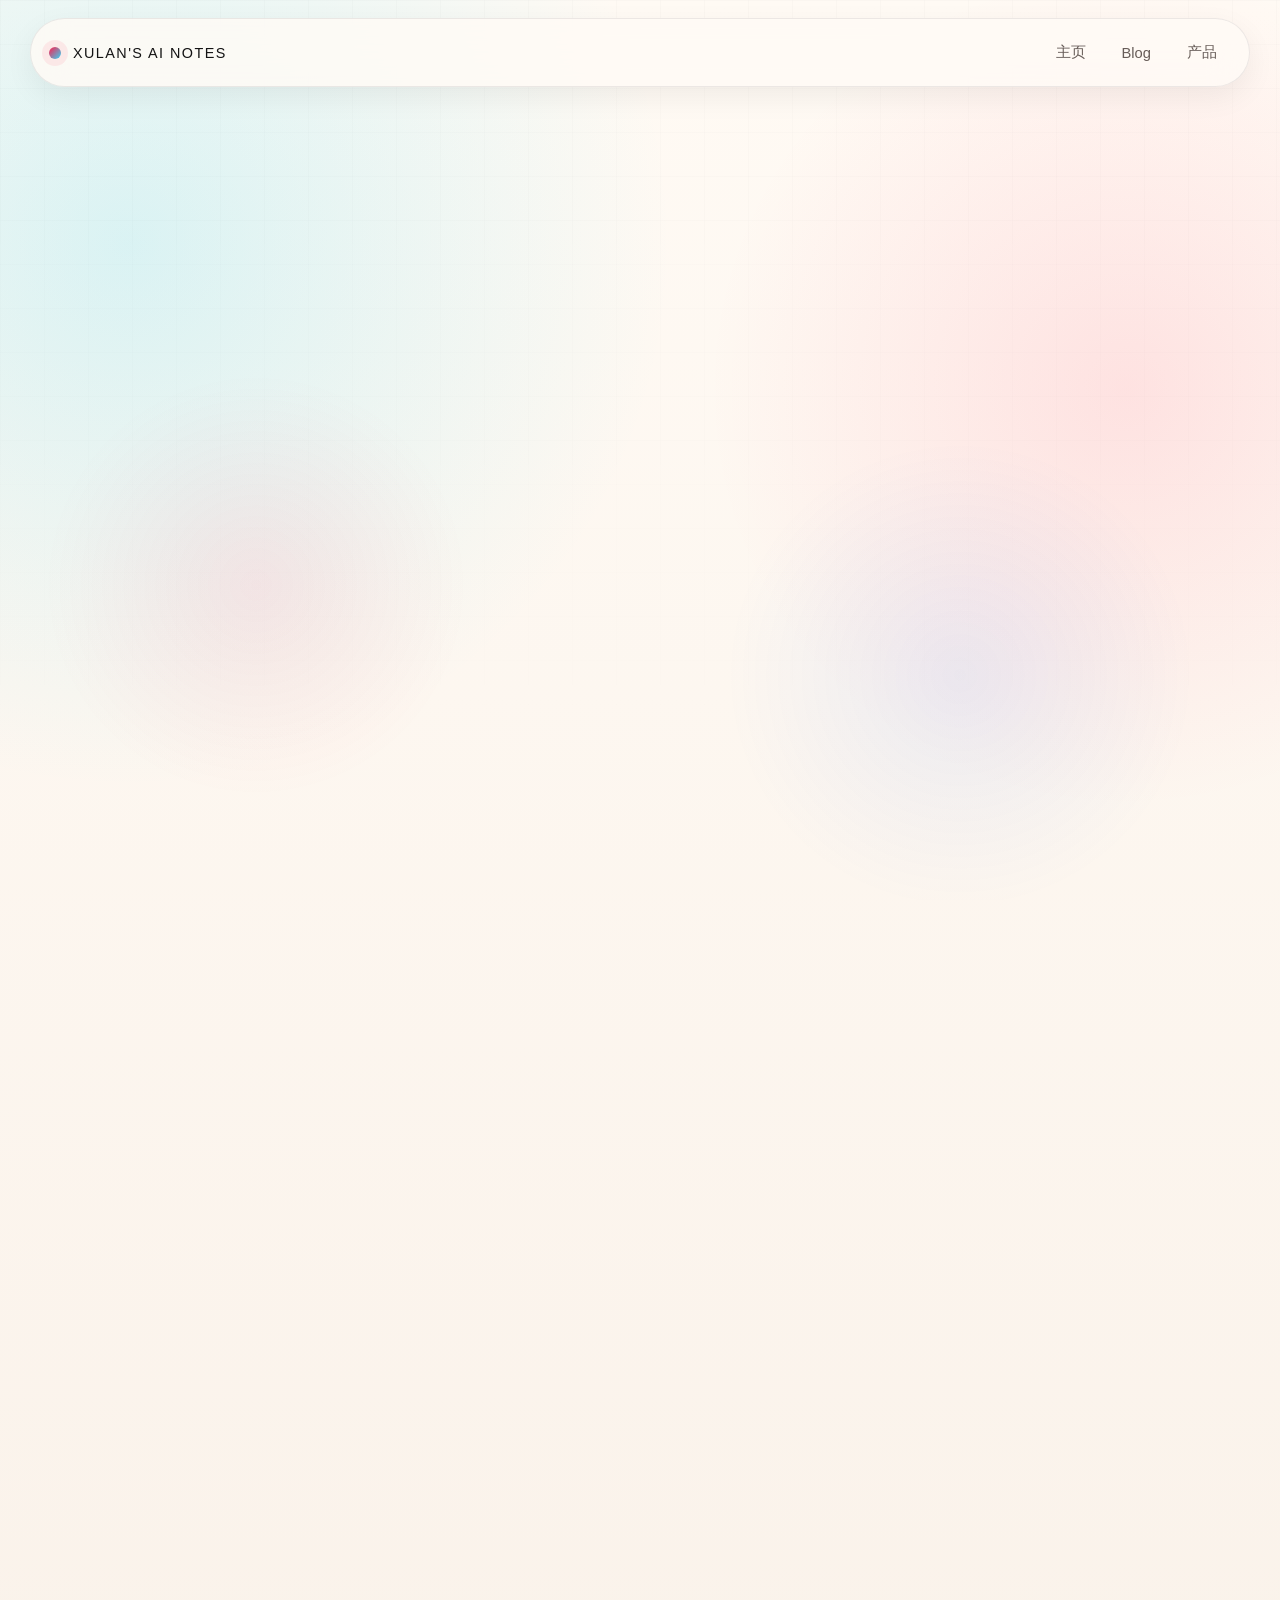
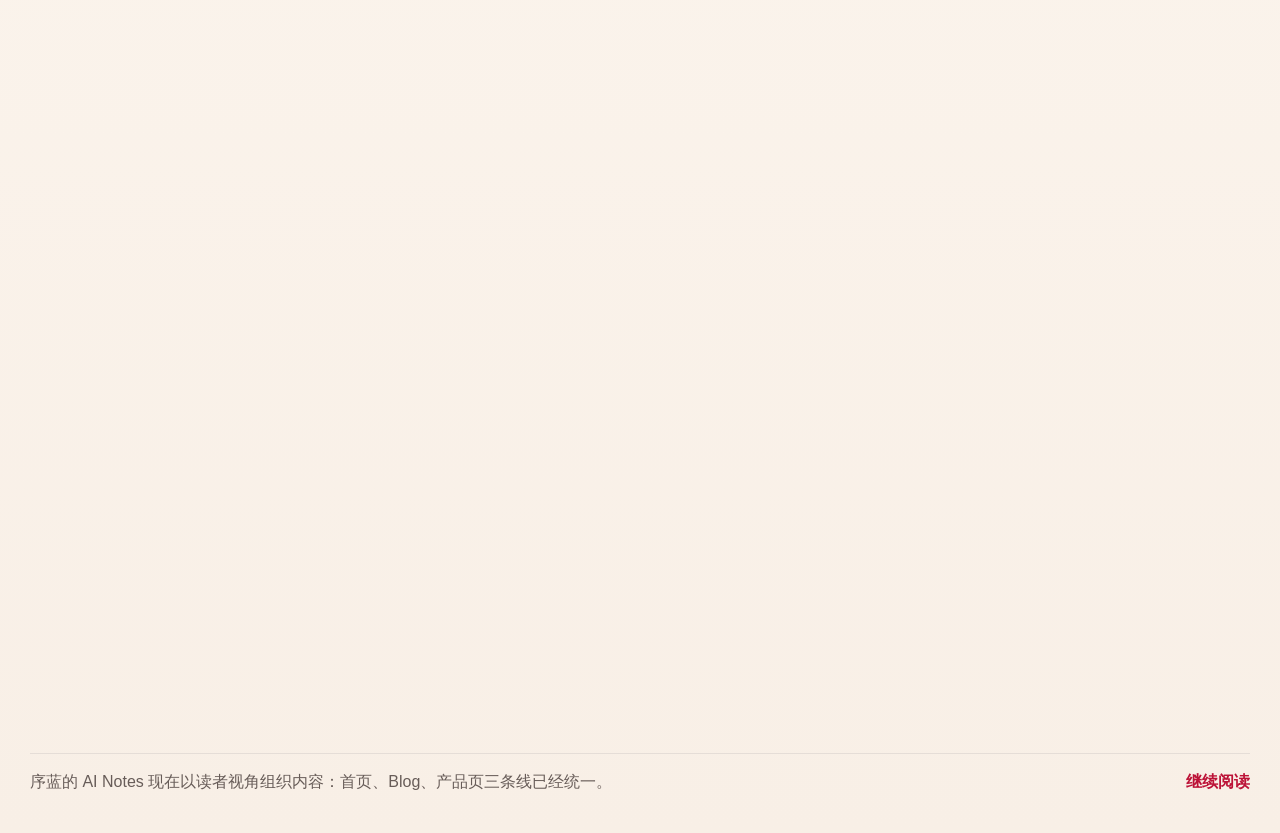
==== index.html @ cffca277 "." ====
<!doctype html>
<html lang="zh-CN">
  <head>
    <meta charset="UTF-8" />
    <meta name="viewport" content="width=device-width, initial-scale=1.0" />
    <title>Xulan's AI Notes | 序蓝的主页</title>
    <meta
      name="description"
      content="序蓝的 AI 内容主页，聚合 AI 学习、产品拆解、信息判断与实践教程，并统一连接 Blog 与产品页。"
    />
    <link rel="preload" as="image" href="./assets/xulan-cover-main.png" />
    <link rel="preload" as="image" href="./assets/xulan-face-portrait.png" />
    <link rel="stylesheet" href="./shared/styles.css" />
    
  </head>
  <body data-page="home">
    <div class="page-shell">
      <header class="topbar">
        <a class="brand-mark" href="./index.html">Xulan's AI Notes</a>
        <nav class="topnav" aria-label="主导航">
          <a data-nav="home" href="./index.html">主页</a>
          <a data-nav="blog" href="./blog/index.html">Blog</a>
          <a data-nav="products" href="./products/index.html">产品</a>
        </nav>
      </header>

      <main>
        <section class="hero reveal">
          <div class="hero-copy">
            <p class="eyebrow">AI PRODUCTS • STUDY • DISCOVERY</p>
            <h1 class="display-title">
              序蓝的
              <span>AI Notes</span>
            </h1>
            <p class="lead">
              这里不再展示给前端用户无关的站点结构和制作备注，而是把内容本身放到前面。
              现在这套站点会把视频文案、封面素材、产品思路和学习方法整理成真正能浏览的内容入口。
            </p>

            <div class="pill-row" aria-label="内容方向">
              <span>AI 依赖链</span>
              <span>年轻人学习与自保</span>
              <span>优质信息源</span>
              <span>Docker + n8n</span>
              <span>黑客松产品拆解</span>
            </div>

            <div class="hero-actions">
              <a class="button button-primary" href="./blog/index.html">进入 Blog</a>
              <a class="button button-secondary" href="./articles/ai-dependency-chain/index.html">先读精选文章</a>
            </div>

            <div class="stat-grid">
              <article class="stat-card panel interactive-panel">
                <strong>5</strong>
                <span>篇完整博客</span>
              </article>
              <article class="stat-card panel interactive-panel">
                <strong>3</strong>
                <span>个主内容方向</span>
              </article>
              <article class="stat-card panel interactive-panel">
                <strong>1</strong>
                <span>个产品页占位</span>
              </article>
            </div>
          </div>

          <div class="cover-stage panel interactive-panel">
            <img class="main-cover" src="./assets/xulan-cover-main.png" alt="Xulan's AI Notes 主视觉封面" />
            <img class="portrait-chip" src="./assets/xulan-face-portrait.png" alt="序蓝头像" />
            <article class="cover-thumb thumb-one">
              <img src="./assets/blog-covers/ai-dependency-cover.png" alt="AI 依赖链封面" />
              <div>
                <p>Featured</p>
                <strong>AI 到底依赖什么</strong>
              </div>
            </article>
            <article class="cover-thumb thumb-two">
              <img src="./assets/blog-covers/ai-sources-cover.png" alt="AI 信息源封面" />
              <div>
                <p>Research</p>
                <strong>优质 AI 信息源</strong>
              </div>
            </article>
            <article class="cover-thumb thumb-three">
              <img src="./assets/blog-covers/docker-n8n-cover.png" alt="Docker n8n 教程封面" />
              <div>
                <p>Tutorial</p>
                <strong>Docker + n8n 安装</strong>
              </div>
            </article>
          </div>
        </section>

        <section class="section reveal">
          <div class="section-heading">
            <p class="section-kicker">Home</p>
            <h2>现在首页只做三件事：告诉你这里写什么、从哪开始看、还能去哪里。</h2>
            <p>
              所有“给创作者的建议”“站点文件结构展示”“模板拆分说明”都已经从访客动线里移走。
              首页现在只服务读者，负责把内容主题和入口讲清楚。
            </p>
          </div>

          <div class="three-up">
            <article class="panel interactive-panel">
              <p class="mini-label">Study</p>
              <h3>把 AI 学习从焦虑里拉出来</h3>
              <p>不再只追工具热榜，而是回到人的精力、判断力、真实项目和长期积累。</p>
            </article>
            <article class="panel interactive-panel">
              <p class="mini-label">Discovery</p>
              <h3>看清哪些信息值得追</h3>
              <p>从国内市场、海外创始人、行业数据到开发者社区，建立分层的信息判断系统。</p>
            </article>
            <article class="panel interactive-panel">
              <p class="mini-label">Products</p>
              <h3>把内容延伸到产品实践</h3>
              <p>从黑客松地图产品到工具教程，内容会继续向产品理解和实际搭建延伸。</p>
            </article>
          </div>
        </section>

        <section class="section reveal">
          <div class="section-heading">
            <p class="section-kicker">Featured Blogs</p>
            <h2>先看这三篇，会最快进入这套内容系统。</h2>
          </div>

          <div class="post-grid">
            <article class="post-card panel interactive-panel">
              <img class="post-cover" src="./assets/blog-covers/ai-dependency-cover.png" alt="AI 到底依赖什么封面" />
              <div class="post-body">
                <div class="tag-row">
                  <span>Insight</span>
                  <span>8 min</span>
                </div>
                <h3>AI 到底依赖什么</h3>
                <p>把 AI 放回现实系统里看一遍：算力、数据、算法之外，还有工具、环境与治理。</p>
                <a class="link-inline" href="./articles/ai-dependency-chain/index.html">打开文章</a>
              </div>
            </article>

            <article class="post-card panel interactive-panel">
              <img class="post-cover" src="./assets/blog-covers/ai-learning-cover.png" alt="AI 时代年轻人学习封面" />
              <div class="post-body">
                <div class="tag-row">
                  <span>Mindset</span>
                  <span>6 min</span>
                </div>
                <h3>AI 时代最该保住什么</h3>
                <p>这篇不讲花哨工具，重点是别把自己先耗空。精力、睡眠、判断力，比焦虑更值钱。</p>
                <a class="link-inline" href="./articles/ai-learning-and-young-energy/index.html">打开文章</a>
              </div>
            </article>

            <article class="post-card panel interactive-panel">
              <img class="post-cover" src="./assets/blog-covers/ai-sources-cover.png" alt="优质 AI 信息源封面" />
              <div class="post-body">
                <div class="tag-row">
                  <span>Signals</span>
                  <span>9 min</span>
                </div>
                <h3>15 个优质 AI 信息源</h3>
                <p>不是所有资讯都该混着看。把媒体、投资人、访谈、数据和社区拆层，判断会清晰很多。</p>
                <a class="link-inline" href="./articles/ai-signal-sources/index.html">打开文章</a>
              </div>
            </article>
          </div>

          <div class="section-cta">
            <a class="button button-secondary" href="./blog/index.html">查看全部博客</a>
          </div>
        </section>

        <section class="section reveal">
          <div class="section-heading">
            <p class="section-kicker">Next</p>
            <h2>Blog 负责内容归档，产品页负责后续上线预告。</h2>
          </div>

          <div class="split-panels">
            <article class="panel interactive-panel">
              <p class="mini-label">Blog</p>
              <h3>点击 Blog，按主题选文章。</h3>
              <p>每篇内容都已经有自己的封面、摘要和独立页面，不需要再跳到无关的结构子页。</p>
              <a class="link-inline" href="./blog/index.html">去 Blog 选择文章</a>
            </article>

            <article class="panel interactive-panel">
              <p class="mini-label">Products</p>
              <h3>产品界面先放在这里占位。</h3>
              <p>目前会先写“正在开发 / 制作中，后续可能会上线 zzz~”，等产品整理好再继续扩展。</p>
              <a class="link-inline" href="./products/index.html">去看产品页</a>
            </article>
          </div>
        </section>
      </main>

      <footer class="footer">
        <p>序蓝的 AI Notes 现在以读者视角组织内容：首页、Blog、产品页三条线已经统一。</p>
        <a href="./blog/index.html">继续阅读</a>
      </footer>
        <script src="https://lf-cdn.coze.cn/obj/unpkg/flow-platform/chat-app-sdk/1.2.0-beta.19/libs/cn/index.js"></script>
        <script>
          new CozeWebSDK.WebChatClient({
            config: {
              bot_id: '7640701942775775275',
            },
            componentProps: {
              title: 'Coze',
            },
            auth: {
              type: 'token',
              token: process.env.COZE_API_KEY,
              onRefreshToken: function () {
                return process.env.COZE_API_KEY
              }
            }
          });
        </script>
    </div>
  </body>
</html>
---- shared/styles.css ----
:root {
  --bg: #f8f1ea;
  --surface: rgba(255, 250, 244, 0.82);
  --line: rgba(18, 23, 32, 0.08);
  --line-strong: rgba(255, 34, 77, 0.16);
  --text: #141414;
  --muted: #675c58;
  --accent: #ff1d4d;
  --accent-deep: #bc1237;
  --cyan: #34d5f6;
  --ink: #111826;
  --shadow: 0 24px 70px rgba(18, 12, 8, 0.08);
  --radius-xl: 36px;
  --container: min(1220px, calc(100% - 40px));
  --font-body: "Aptos", "Segoe UI", "PingFang SC", "Microsoft YaHei", "Noto Sans SC", sans-serif;
  --font-display: "Arial Black", Impact, Haettenschweiler, "Segoe UI", sans-serif;
  --font-mono: "Cascadia Code", Consolas, monospace;
}

* {
  box-sizing: border-box;
}

html {
  scroll-behavior: smooth;
}

body {
  margin: 0;
  min-height: 100vh;
  color: var(--text);
  font-family: var(--font-body);
  background:
    radial-gradient(circle at 10% 10%, rgba(52, 213, 246, 0.18), transparent 22%),
    radial-gradient(circle at 88% 16%, rgba(255, 29, 77, 0.1), transparent 18%),
    linear-gradient(180deg, #fffaf4 0%, #f8efe6 100%);
}

body::before,
body::after {
  content: "";
  position: fixed;
  inset: 0;
  pointer-events: none;
  z-index: -1;
}

body::before {
  background-image:
    linear-gradient(rgba(17, 24, 38, 0.03) 1px, transparent 1px),
    linear-gradient(90deg, rgba(17, 24, 38, 0.03) 1px, transparent 1px);
  background-size: 44px 44px;
  mask-image: linear-gradient(180deg, rgba(0, 0, 0, 0.45), transparent 88%);
}

body::after {
  background:
    radial-gradient(circle at 75% 75%, rgba(20, 92, 255, 0.08), transparent 20%),
    radial-gradient(circle at 20% 65%, rgba(255, 29, 77, 0.08), transparent 18%);
  animation: ambient-shift 18s ease-in-out infinite alternate;
}

a {
  color: inherit;
  text-decoration: none;
}

img {
  display: block;
  max-width: 100%;
}

.page-shell {
  width: var(--container);
  margin: 0 auto;
  padding-bottom: 40px;
}

.topbar {
  position: sticky;
  top: 16px;
  z-index: 20;
  display: flex;
  align-items: center;
  justify-content: space-between;
  gap: 18px;
  padding: 14px 18px;
  margin-top: 18px;
  border: 1px solid rgba(17, 24, 38, 0.08);
  border-radius: 999px;
  background: rgba(255, 251, 246, 0.82);
  backdrop-filter: blur(18px);
  box-shadow: 0 10px 30px rgba(20, 12, 8, 0.06);
}

.brand-mark {
  display: inline-flex;
  align-items: center;
  gap: 12px;
  font-family: var(--font-display);
  font-size: 0.9rem;
  letter-spacing: 0.1em;
  text-transform: uppercase;
}

.brand-mark::before {
  content: "";
  width: 12px;
  height: 12px;
  border-radius: 999px;
  background: linear-gradient(135deg, var(--accent), var(--cyan));
  box-shadow: 0 0 0 7px rgba(255, 29, 77, 0.08);
}

.topnav {
  display: flex;
  align-items: center;
  gap: 8px;
  flex-wrap: wrap;
}

.topnav a {
  padding: 10px 14px;
  border-radius: 999px;
  color: var(--muted);
  font-size: 0.92rem;
  transition: 180ms ease;
}

.topnav a:hover,
.topnav a.is-active {
  color: var(--ink);
  background: rgba(255, 29, 77, 0.08);
  transform: translateY(-1px);
}

main {
  padding-bottom: 30px;
}

.hero,
.page-hero,
.article-hero {
  display: grid;
  grid-template-columns: minmax(0, 1fr) minmax(320px, 520px);
  gap: 34px;
  align-items: start;
  padding: 46px 0 10px;
}

.hero-copy,
.page-copy,
.article-copy {
  padding-top: 18px;
}

.eyebrow,
.section-kicker,
.mini-label {
  margin: 0;
  color: var(--accent);
  font-size: 0.76rem;
  font-weight: 800;
  letter-spacing: 0.18em;
  text-transform: uppercase;
}

.display-title,
.page-copy h1,
.article-copy h1 {
  margin: 14px 0;
  font-family: var(--font-display);
  font-size: clamp(3rem, 7vw, 6rem);
  line-height: 0.9;
  text-transform: uppercase;
}

.display-title span,
.page-copy h1 span,
.article-copy h1 span {
  display: block;
  color: var(--accent);
}

.lead {
  margin: 0;
  max-width: 700px;
  color: var(--muted);
  font-size: 1rem;
  line-height: 1.82;
}

.pill-row,
.tag-row,
.page-meta {
  display: flex;
  flex-wrap: wrap;
  gap: 10px;
  margin-top: 20px;
}

.pill-row span,
.tag-row span,
.page-meta span {
  padding: 9px 12px;
  border: 1px solid rgba(17, 24, 38, 0.08);
  border-radius: 999px;
  background: rgba(255, 255, 255, 0.52);
  color: var(--ink);
  font-size: 0.84rem;
}

.hero-actions,
.section-cta {
  display: flex;
  gap: 14px;
  flex-wrap: wrap;
  margin-top: 24px;
}

.button {
  display: inline-flex;
  align-items: center;
  justify-content: center;
  min-height: 46px;
  padding: 0 18px;
  border-radius: 999px;
  font-size: 0.92rem;
  font-weight: 800;
  transition: transform 180ms ease, box-shadow 180ms ease, background-color 180ms ease;
}

.button:hover {
  transform: translateY(-2px);
}

.button-primary {
  color: #fff;
  background: linear-gradient(135deg, var(--accent), #ff5b73);
  box-shadow: 0 16px 28px rgba(255, 29, 77, 0.2);
}

.button-secondary {
  color: var(--ink);
  background: rgba(255, 255, 255, 0.72);
  border: 1px solid rgba(17, 24, 38, 0.08);
}

.panel {
  position: relative;
  border: 1px solid var(--line);
  border-radius: var(--radius-xl);
  background: var(--surface);
  box-shadow: var(--shadow);
  backdrop-filter: blur(18px);
  overflow: hidden;
  transition: transform 260ms ease, box-shadow 260ms ease, border-color 260ms ease;
}

.panel::before {
  content: "";
  position: absolute;
  inset: -30%;
  background: radial-gradient(circle at var(--spot-x, 50%) var(--spot-y, 50%), rgba(52, 213, 246, 0.16), transparent 26%);
  opacity: 0;
  pointer-events: none;
  transition: opacity 220ms ease;
}

.panel::after {
  content: "";
  position: absolute;
  inset: 0;
  background: linear-gradient(180deg, rgba(255, 255, 255, 0.26), transparent 30%);
  pointer-events: none;
}

.interactive-panel:hover,
.interactive-panel:focus-within {
  transform: translateY(-4px);
  border-color: var(--line-strong);
  box-shadow: 0 26px 60px rgba(20, 12, 8, 0.12);
}

.interactive-panel:hover::before,
.interactive-panel:focus-within::before {
  opacity: 1;
}

.stat-grid,
.three-up,
.split-panels,
.post-grid,
.blog-grid,
.status-grid {
  display: grid;
  gap: 18px;
}

.stat-grid {
  grid-template-columns: repeat(3, minmax(0, 1fr));
  margin-top: 24px;
}

.stat-card,
.three-up article,
.split-panels article,
.status-card,
.sidebar-card,
.article-body,
.quote-panel {
  padding: 24px;
}

.stat-card strong {
  display: block;
  font-family: var(--font-display);
  font-size: 2rem;
  color: var(--accent);
}

.stat-card span,
.three-up p,
.split-panels p,
.status-card p {
  color: var(--muted);
}

.cover-stage {
  min-height: 620px;
  padding: 22px;
  background:
    linear-gradient(180deg, rgba(255, 251, 248, 0.88), rgba(255, 244, 236, 0.78)),
    radial-gradient(circle at 20% 20%, rgba(52, 213, 246, 0.18), transparent 24%);
}

.main-cover {
  width: 100%;
  height: 100%;
  min-height: 560px;
  border-radius: 26px;
  object-fit: cover;
}

.portrait-chip {
  position: absolute;
  right: 28px;
  bottom: 28px;
  width: clamp(140px, 28%, 210px);
  border-radius: 28px;
  border: 3px solid rgba(255, 255, 255, 0.72);
  box-shadow: 0 18px 40px rgba(20, 12, 8, 0.18);
  animation: float-soft 7s ease-in-out infinite;
}

.cover-thumb {
  position: absolute;
  display: grid;
  grid-template-columns: 92px minmax(0, 1fr);
  gap: 12px;
  align-items: center;
  width: min(300px, calc(100% - 46px));
  padding: 10px;
  border: 1px solid rgba(17, 24, 38, 0.08);
  border-radius: 22px;
  background: rgba(255, 250, 245, 0.84);
  box-shadow: 0 18px 36px rgba(20, 12, 8, 0.12);
}

.cover-thumb img {
  width: 92px;
  height: 72px;
  object-fit: cover;
  border-radius: 14px;
}

.cover-thumb p {
  margin: 0 0 4px;
  color: var(--accent);
  font-size: 0.72rem;
  font-weight: 800;
  letter-spacing: 0.14em;
  text-transform: uppercase;
}

.cover-thumb strong {
  font-size: 0.95rem;
  line-height: 1.35;
}

.thumb-one {
  top: 30px;
  left: -12px;
  animation: float-soft 8s ease-in-out infinite;
}

.thumb-two {
  right: -8px;
  top: 168px;
  animation: float-soft 7s ease-in-out infinite reverse;
}

.thumb-three {
  left: 20px;
  bottom: 34px;
  animation: float-soft 9s ease-in-out infinite;
}

.section {
  padding: 28px 0 8px;
}

.section-heading {
  max-width: 820px;
  margin-bottom: 20px;
}

.section-heading h2 {
  margin: 12px 0;
  font-size: clamp(1.8rem, 4vw, 3rem);
  line-height: 1.08;
}

.section-heading p,
.article-body p,
.article-body li,
.sidebar-card p,
.sidebar-card li {
  margin: 0;
  color: var(--muted);
  line-height: 1.82;
}

.three-up {
  grid-template-columns: repeat(3, minmax(0, 1fr));
}

.three-up h3,
.split-panels h3,
.post-body h3,
.article-body h2,
.sidebar-card h3,
.status-card h3 {
  margin: 10px 0;
}

.post-grid {
  grid-template-columns: repeat(3, minmax(0, 1fr));
}

.blog-grid {
  grid-template-columns: repeat(2, minmax(0, 1fr));
}

.post-card {
  display: flex;
  flex-direction: column;
}

.post-cover {
  width: 100%;
  aspect-ratio: 16 / 9;
  object-fit: cover;
}

.post-body {
  padding: 20px;
  display: flex;
  flex: 1;
  flex-direction: column;
  gap: 10px;
}

.post-body p {
  margin: 0;
  color: var(--muted);
  line-height: 1.72;
}

.link-inline {
  display: inline-flex;
  align-items: center;
  gap: 8px;
  margin-top: auto;
  color: var(--accent-deep);
  font-weight: 800;
}

.link-inline::after {
  content: "↗";
}

.split-panels {
  grid-template-columns: repeat(2, minmax(0, 1fr));
}

.hero-visual,
.article-visual {
  position: relative;
}

.hero-visual .main-cover,
.article-visual .main-cover {
  min-height: 420px;
}

.article-shell {
  display: grid;
  grid-template-columns: minmax(0, 1fr) 320px;
  gap: 26px;
  align-items: start;
  margin-top: 18px;
}

.article-body > *:first-child,
.sidebar-card > *:first-child {
  margin-top: 0;
}

.article-body ul,
.article-body ol,
.sidebar-card ul {
  padding-left: 20px;
}

.article-body blockquote {
  margin: 18px 0;
  padding: 18px 20px;
  border-left: 4px solid var(--accent);
  border-radius: 0 18px 18px 0;
  background: rgba(255, 29, 77, 0.04);
  color: var(--ink);
}

.article-body pre {
  overflow-x: auto;
  margin: 18px 0;
  padding: 18px;
  border-radius: 18px;
  background: #171a24;
  color: #f7f1e8;
  font-family: var(--font-mono);
  font-size: 0.88rem;
  line-height: 1.7;
}

.sidebar-stack {
  display: grid;
  gap: 18px;
  position: sticky;
  top: 104px;
}

.mini-cover {
  width: 100%;
  border-radius: 18px;
  margin-bottom: 16px;
}

.reading-links {
  display: grid;
  gap: 10px;
}

.status-grid {
  grid-template-columns: repeat(3, minmax(0, 1fr));
}

.footer {
  display: flex;
  justify-content: space-between;
  align-items: center;
  gap: 14px;
  padding: 18px 0 0;
  border-top: 1px solid rgba(17, 24, 38, 0.08);
  color: var(--muted);
}

.footer p {
  margin: 0;
}

.footer a {
  font-weight: 800;
  color: var(--accent-deep);
}

.reveal {
  opacity: 0;
  transform: translateY(18px);
  transition: opacity 500ms ease, transform 500ms ease;
}

body.is-ready .reveal.is-visible,
body.is-ready .hero,
body.is-ready .page-hero,
body.is-ready .article-hero {
  opacity: 1;
  transform: none;
}

@keyframes float-soft {
  0%,
  100% {
    transform: translateY(0);
  }
  50% {
    transform: translateY(-10px);
  }
}

@keyframes ambient-shift {
  0% {
    transform: translate3d(0, 0, 0) scale(1);
  }
  100% {
    transform: translate3d(0, -12px, 0) scale(1.03);
  }
}

@media (max-width: 1080px) {
  .hero,
  .page-hero,
  .article-hero,
  .article-shell {
    grid-template-columns: 1fr;
  }

  .sidebar-stack {
    position: static;
  }

  .post-grid {
    grid-template-columns: repeat(2, minmax(0, 1fr));
  }
}

@media (max-width: 820px) {
  .topbar,
  .footer {
    flex-direction: column;
    align-items: flex-start;
  }

  .stat-grid,
  .three-up,
  .split-panels,
  .post-grid,
  .blog-grid,
  .status-grid {
    grid-template-columns: 1fr;
  }

  .cover-stage {
    min-height: auto;
    padding-bottom: 180px;
  }

  .main-cover {
    min-height: 420px;
  }
}

@media (max-width: 640px) {
  .page-shell {
    width: min(100% - 24px, 1220px);
  }

  .display-title,
  .page-copy h1,
  .article-copy h1 {
    font-size: clamp(2.4rem, 13vw, 4rem);
  }

  .main-cover,
  .hero-visual .main-cover,
  .article-visual .main-cover {
    min-height: 320px;
  }

  .cover-thumb {
    grid-template-columns: 70px minmax(0, 1fr);
    width: min(260px, calc(100% - 32px));
  }

  .cover-thumb img {
    width: 70px;
    height: 58px;
  }
}
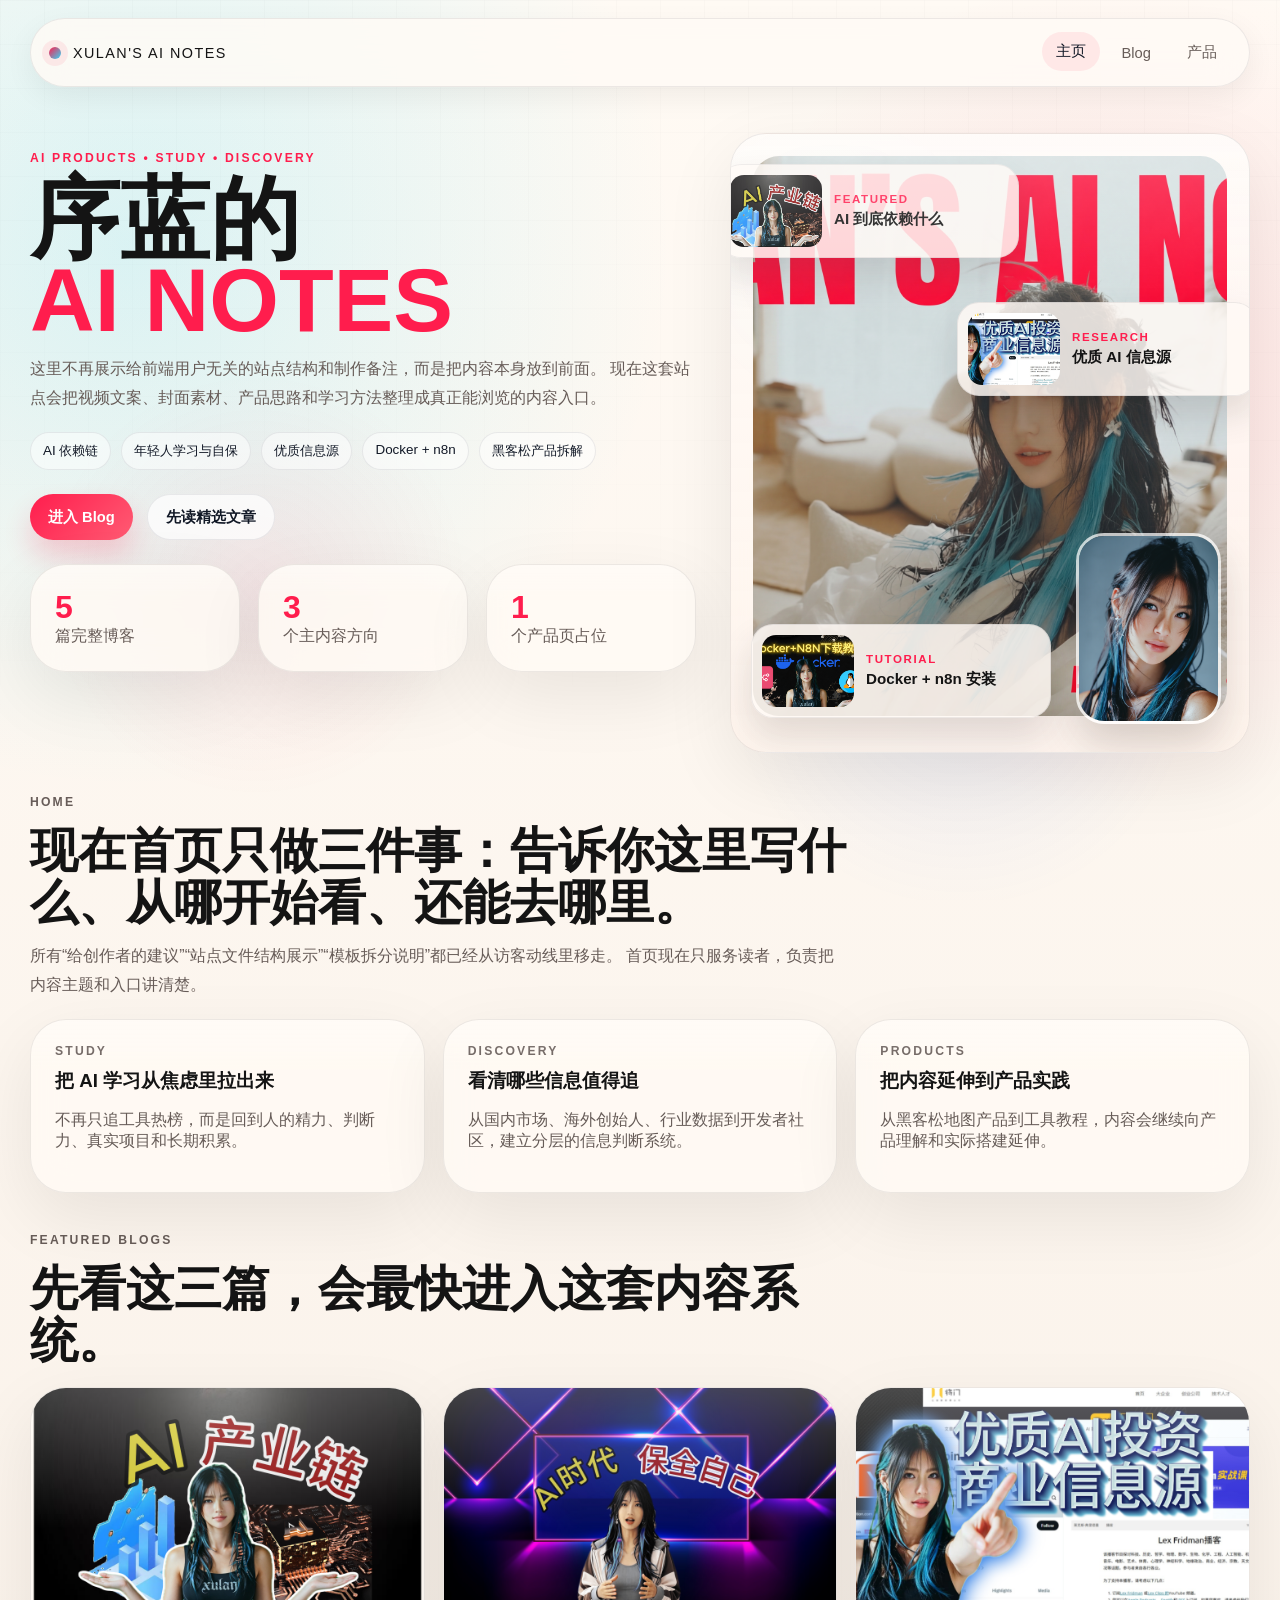
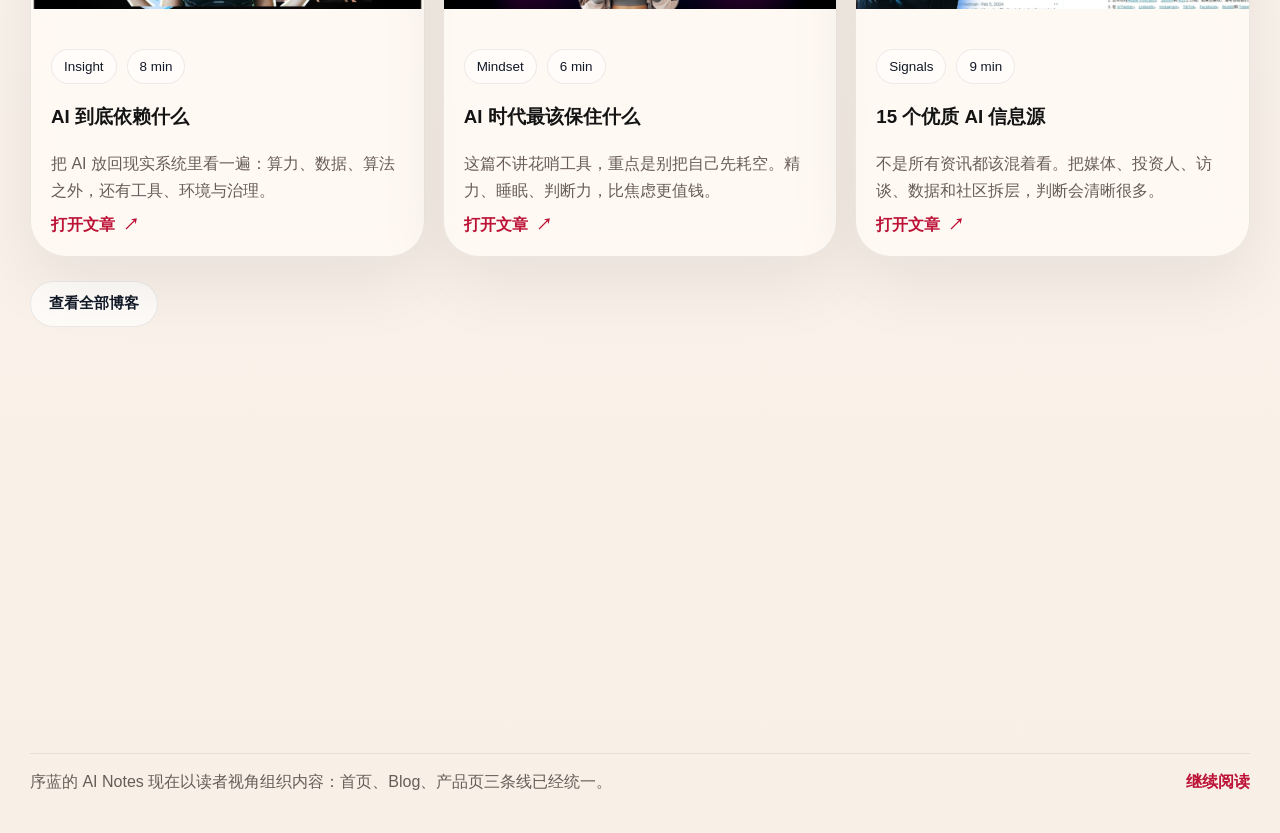
==== commit 1a7b3cfc: "." ====
--- a/index.html
+++ b/index.html
@@ -202,24 +202,8 @@
         <p>序蓝的 AI Notes 现在以读者视角组织内容：首页、Blog、产品页三条线已经统一。</p>
         <a href="./blog/index.html">继续阅读</a>
       </footer>
-        <script src="https://lf-cdn.coze.cn/obj/unpkg/flow-platform/chat-app-sdk/1.2.0-beta.19/libs/cn/index.js"></script>
-        <script>
-          new CozeWebSDK.WebChatClient({
-            config: {
-              bot_id: '7640701942775775275',
-            },
-            componentProps: {
-              title: 'Coze',
-            },
-            auth: {
-              type: 'token',
-              token: process.env.COZE_API_KEY,
-              onRefreshToken: function () {
-                return process.env.COZE_API_KEY
-              }
-            }
-          });
-        </script>
     </div>
+
+    <script src="./shared/script.js"></script>
   </body>
 </html>
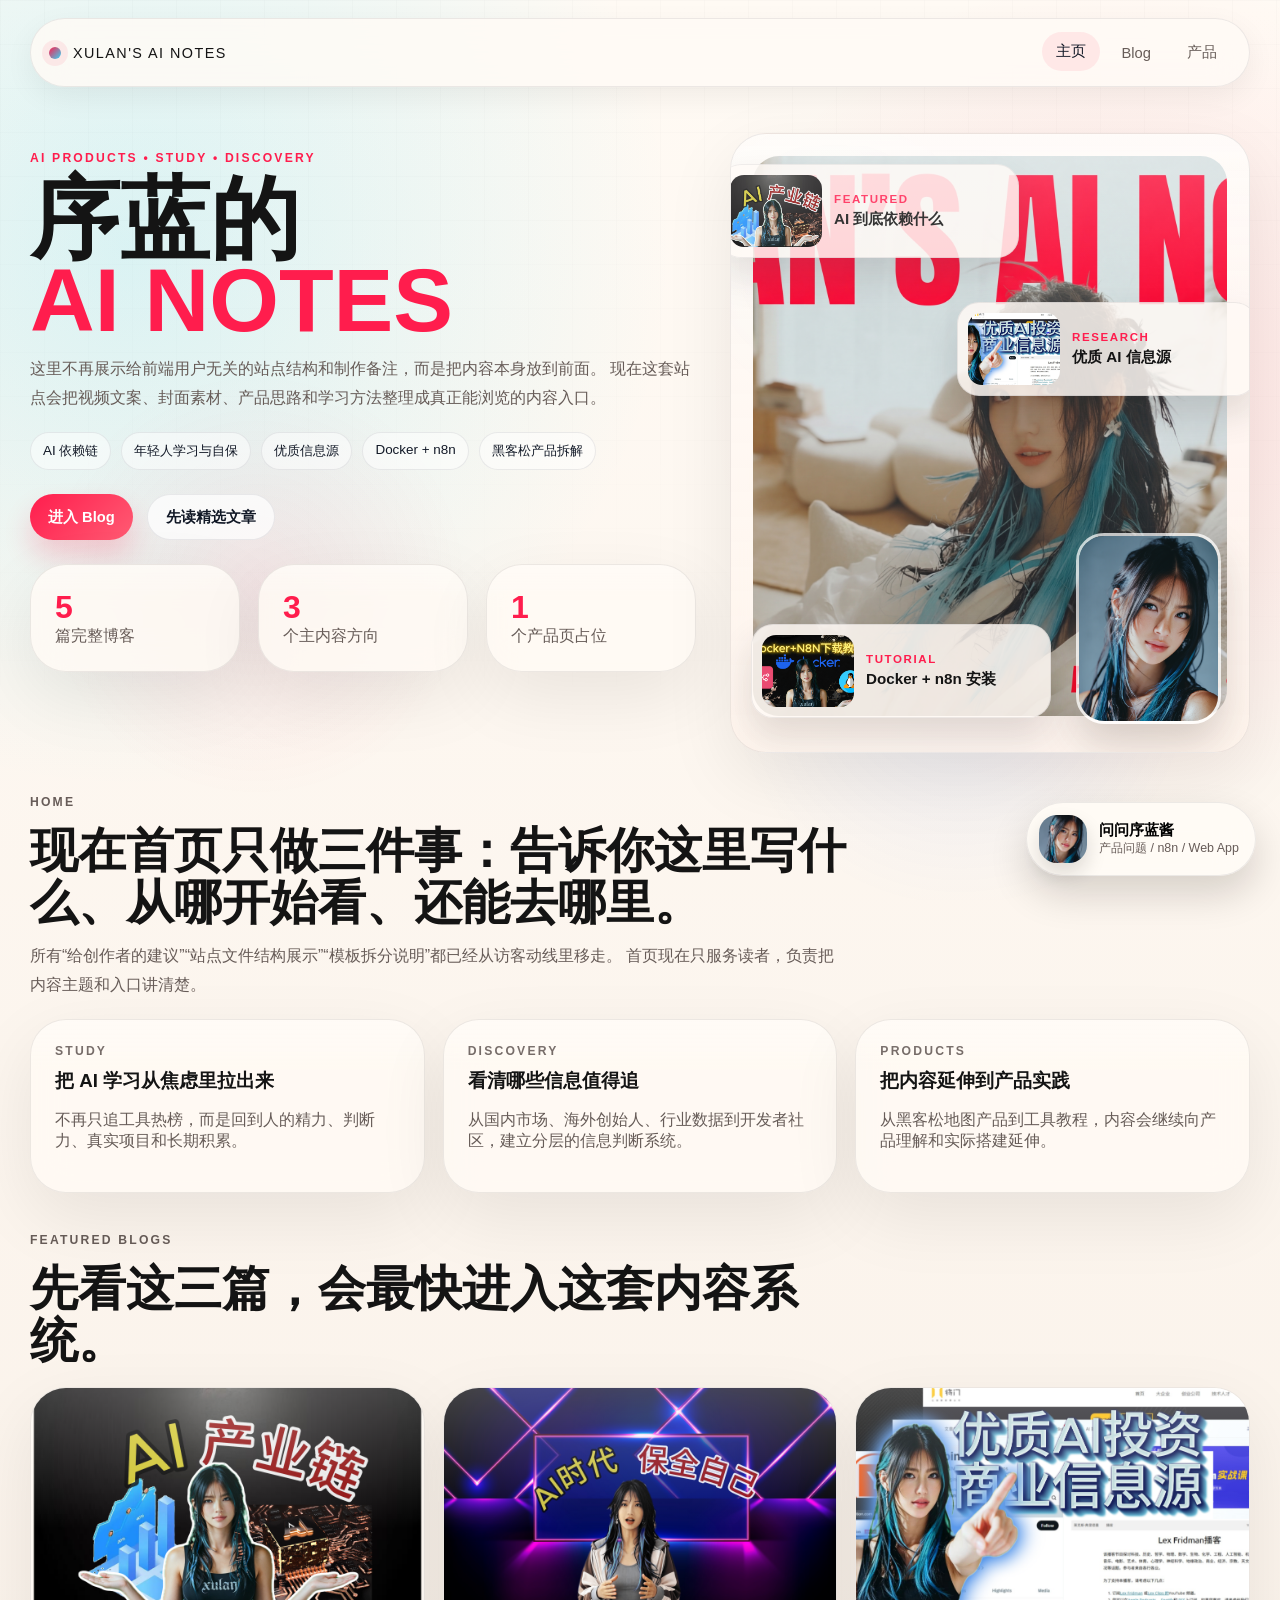
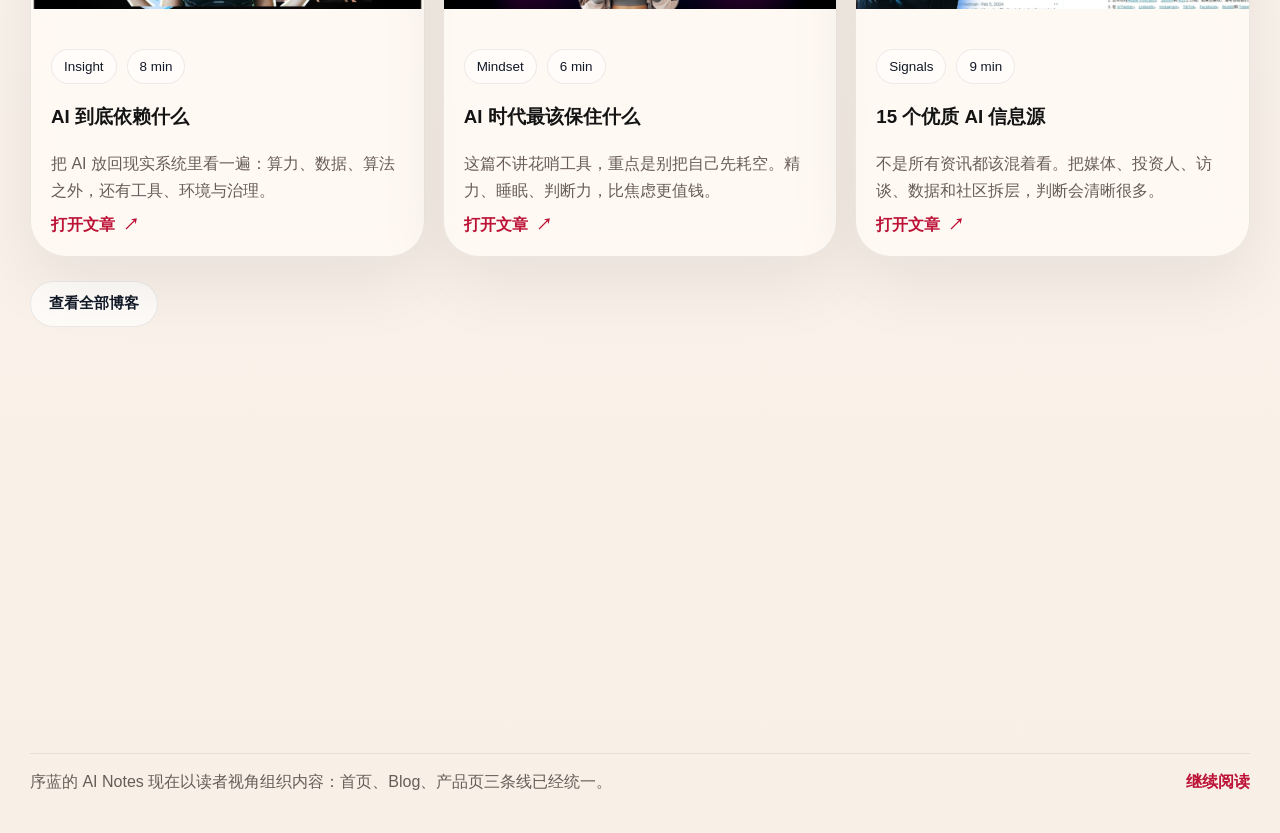
==== commit 8d680ef0: "." ====
--- a/index.html
+++ b/index.html
@@ -10,8 +10,9 @@
     />
     <link rel="preload" as="image" href="./assets/xulan-cover-main.png" />
     <link rel="preload" as="image" href="./assets/xulan-face-portrait.png" />
+    <link rel="preload" as="image" href="./assets/xulan-chat-cover.png" />
+    <link rel="preload" as="image" href="./assets/xulan-chat-avatar.png" />
     <link rel="stylesheet" href="./shared/styles.css" />
-    
   </head>
   <body data-page="home">
     <div class="page-shell">
@@ -204,6 +205,163 @@
       </footer>
     </div>
 
+    <button
+      id="xulan-chat-launcher"
+      class="chat-widget-launcher"
+      type="button"
+      aria-controls="xulan-chat-widget"
+      aria-expanded="false"
+    >
+      <span class="chat-widget-launcher__avatar">
+        <img src="./assets/xulan-chat-avatar.png" alt="" />
+      </span>
+      <span class="chat-widget-launcher__text">
+        <strong>问问序蓝酱</strong>
+        <span>产品问题 / n8n / Web App</span>
+      </span>
+    </button>
+
+    <aside
+      id="xulan-chat-widget"
+      class="chat-widget"
+      aria-hidden="true"
+    >
+      <div class="chat-widget__shell">
+        <div class="chat-widget__hero">
+          <button
+            id="xulan-chat-close"
+            class="chat-widget__close"
+            type="button"
+            aria-label="关闭聊天框"
+          >
+            <svg viewBox="0 0 24 24" aria-hidden="true">
+              <path d="m6.4 5 5.6 5.6L17.6 5 19 6.4 13.4 12 19 17.6 17.6 19 12 13.4 6.4 19 5 17.6 10.6 12 5 6.4 6.4 5Z" />
+            </svg>
+          </button>
+
+          <div class="chat-widget__identity">
+            <img
+              class="chat-widget__avatar"
+              src="./assets/xulan-chat-avatar.png"
+              alt="序蓝头像"
+            />
+            <p class="chat-widget__eyebrow">WITH 序蓝</p>
+            <h2>序蓝酱产品智能客服</h2>
+          </div>
+        </div>
+
+        <div class="chat-widget__body">
+          <div id="xulan-chat-thread" class="chat-thread" aria-live="polite">
+            <article class="chat-message chat-message--assistant chat-message--welcome">
+              <p>你好呀宝宝！我是序蓝酱产品小助手，专门解答你对序蓝酱产品的各种问题 🎉</p>
+            </article>
+          </div>
+
+          <div id="xulan-chat-prompts" class="chat-prompts" aria-label="预设问题">
+            <button
+              type="button"
+              class="chat-prompt"
+              data-prompt="什么是序蓝酱定制 n8n 工作流服务？"
+            >
+              什么是序蓝酱定制 n8n 工作流服务？
+            </button>
+            <button
+              type="button"
+              class="chat-prompt"
+              data-prompt="n8n 工作流服务价值在哪里？"
+            >
+              n8n 工作流服务价值在哪里？
+            </button>
+            <button
+              type="button"
+              class="chat-prompt"
+              data-prompt="设计并部署小型 Web App 服务怎么卖？"
+            >
+              设计并部署小型 Web App 服务怎么卖？
+            </button>
+          </div>
+
+          <form id="xulan-chat-form" class="chat-composer">
+            <button
+              id="xulan-chat-reset"
+              class="chat-composer__icon"
+              type="button"
+              aria-label="清空对话"
+              title="清空对话"
+            >
+              <svg viewBox="0 0 24 24" aria-hidden="true">
+                <path
+                  d="M9 3h6l1 2h4v2H4V5h4l1-2Zm-2 6h2v8H7V9Zm4 0h2v8h-2V9Zm4 0h2v8h-2V9ZM6 21a2 2 0 0 1-2-2V7h16v12a2 2 0 0 1-2 2H6Z"
+                />
+              </svg>
+            </button>
+
+            <div class="chat-composer__input-wrap">
+              <input
+                id="xulan-chat-input"
+                class="chat-composer__input"
+                type="text"
+                name="message"
+                maxlength="500"
+                placeholder="发送消息..."
+                autocomplete="off"
+              />
+            </div>
+
+            <button
+              id="xulan-chat-toggle-prompts"
+              class="chat-composer__icon"
+              type="button"
+              aria-label="显示或收起预设问题"
+              title="显示或收起预设问题"
+            >
+              <svg viewBox="0 0 24 24" aria-hidden="true">
+                <path d="M11 4h2v7h7v2h-7v7h-2v-7H4v-2h7V4Z" />
+              </svg>
+            </button>
+
+            <button
+              id="xulan-chat-send"
+              class="chat-composer__send"
+              type="submit"
+              aria-label="发送消息"
+            >
+              <svg viewBox="0 0 24 24" aria-hidden="true">
+                <path d="M3 11.5 20.5 4 13 21l-2.2-6.1L3 11.5Zm8.6 1.5 1.1 3.1 3.7-8.3L7.8 11l3.8 2Z" />
+              </svg>
+            </button>
+          </form>
+
+          <p class="chat-note">内容由 AI 生成，仅供参考，具体服务请联系序蓝进一步确认。</p>
+        </div>
+      </div>
+    </aside>
+
     <script src="./shared/script.js"></script>
+
+    <script type="text/plain" id="coze-sdk-disabled">
+      <!-- Disabled in favor of /api/coze-chat server proxy.
+      <script src="https://lf-cdn.coze.cn/obj/unpkg/flow-platform/chat-app-sdk/1.2.0-beta.19/libs/cn/index.js"><\/script>
+      <script>
+        new CozeWebSDK.WebChatClient({
+          config: {
+            type: 'bot',
+            bot_id: '7640701942775775275',
+            isIframe: false,
+          },
+          componentProps: {
+            title: 'Coze',
+          },
+          auth: {
+            type: 'token',
+            token: 'pat_********',
+            onRefreshToken: function () {
+              return 'pat_********';
+            }
+          }
+        });
+      <\/script>
+      -->
+    </script>
   </body>
 </html>
--- a/shared/styles.css
+++ b/shared/styles.css
@@ -688,3 +688,430 @@
     height: 58px;
   }
 }
+
+.chat-widget-launcher {
+  position: fixed;
+  right: 24px;
+  bottom: 24px;
+  z-index: 40;
+  display: inline-flex;
+  align-items: center;
+  gap: 12px;
+  padding: 12px 16px 12px 12px;
+  border: 1px solid rgba(17, 24, 38, 0.08);
+  border-radius: 999px;
+  background: rgba(255, 251, 246, 0.94);
+  box-shadow: 0 18px 38px rgba(20, 12, 8, 0.16);
+  backdrop-filter: blur(18px);
+  cursor: pointer;
+  transition: transform 180ms ease, opacity 180ms ease, box-shadow 180ms ease;
+}
+
+.chat-widget-launcher:hover,
+.chat-widget-launcher:focus-visible {
+  transform: translateY(-2px);
+  box-shadow: 0 24px 48px rgba(20, 12, 8, 0.2);
+}
+
+.chat-widget-launcher.is-hidden {
+  opacity: 0;
+  transform: translateY(12px);
+  pointer-events: none;
+}
+
+.chat-widget-launcher__avatar {
+  width: 48px;
+  height: 48px;
+  flex: 0 0 48px;
+  overflow: hidden;
+  border-radius: 18px;
+  box-shadow: 0 10px 20px rgba(20, 12, 8, 0.14);
+}
+
+.chat-widget-launcher__avatar img {
+  width: 100%;
+  height: 100%;
+  object-fit: cover;
+}
+
+.chat-widget-launcher__text {
+  display: grid;
+  gap: 2px;
+  text-align: left;
+}
+
+.chat-widget-launcher__text strong {
+  font-size: 0.96rem;
+  line-height: 1.1;
+}
+
+.chat-widget-launcher__text span {
+  color: var(--muted);
+  font-size: 0.78rem;
+  line-height: 1.25;
+}
+
+.chat-widget {
+  position: fixed;
+  right: 24px;
+  bottom: 24px;
+  z-index: 45;
+  width: min(420px, calc(100vw - 24px));
+  opacity: 0;
+  pointer-events: none;
+  transform: translateY(18px) scale(0.98);
+  transform-origin: bottom right;
+  transition: opacity 220ms ease, transform 220ms ease;
+}
+
+.chat-widget.is-open {
+  opacity: 1;
+  pointer-events: auto;
+  transform: translateY(0) scale(1);
+}
+
+.chat-widget__shell {
+  position: relative;
+  overflow: hidden;
+  border: 1px solid rgba(255, 255, 255, 0.28);
+  border-radius: 34px;
+  background:
+    linear-gradient(180deg, rgba(9, 11, 18, 0.1), rgba(9, 11, 18, 0.44)),
+    rgba(14, 17, 24, 0.88);
+  box-shadow: 0 28px 60px rgba(6, 7, 12, 0.28);
+  backdrop-filter: blur(16px);
+}
+
+.chat-widget__shell::before {
+  content: "";
+  position: absolute;
+  inset: 0;
+  background:
+    linear-gradient(180deg, rgba(7, 10, 16, 0.08), rgba(7, 10, 16, 0.58)),
+    url("../assets/xulan-chat-cover.png") center top / cover no-repeat;
+  filter: saturate(0.96);
+  transform: scale(1.06);
+}
+
+.chat-widget__shell::after {
+  content: "";
+  position: absolute;
+  inset: 0;
+  background:
+    linear-gradient(180deg, rgba(14, 18, 26, 0.2), rgba(14, 18, 26, 0.74) 52%, rgba(14, 18, 26, 0.92) 100%);
+}
+
+.chat-widget__hero,
+.chat-widget__body {
+  position: relative;
+  z-index: 1;
+}
+
+.chat-widget__hero {
+  min-height: 178px;
+  padding: 24px 22px 18px;
+}
+
+.chat-widget__close {
+  position: absolute;
+  top: 18px;
+  right: 18px;
+  width: 42px;
+  height: 42px;
+  display: inline-flex;
+  align-items: center;
+  justify-content: center;
+  border: none;
+  border-radius: 999px;
+  background: rgba(255, 255, 255, 0.18);
+  color: #fff;
+  backdrop-filter: blur(14px);
+  cursor: pointer;
+  transition: transform 180ms ease, background-color 180ms ease;
+}
+
+.chat-widget__close:hover,
+.chat-widget__close:focus-visible {
+  transform: translateY(-1px);
+  background: rgba(255, 255, 255, 0.24);
+}
+
+.chat-widget__close svg {
+  width: 20px;
+  height: 20px;
+  fill: currentColor;
+}
+
+.chat-widget__identity {
+  display: grid;
+  justify-items: center;
+  gap: 6px;
+  padding-top: 8px;
+  text-align: center;
+}
+
+.chat-widget__avatar {
+  width: 78px;
+  height: 78px;
+  object-fit: cover;
+  border-radius: 24px;
+  border: 2px solid rgba(255, 255, 255, 0.28);
+  box-shadow: 0 16px 34px rgba(8, 10, 16, 0.28);
+}
+
+.chat-widget__eyebrow {
+  margin: 0;
+  color: rgba(255, 255, 255, 0.68);
+  font-size: 0.76rem;
+  font-weight: 700;
+  letter-spacing: 0.16em;
+  text-transform: uppercase;
+}
+
+.chat-widget__identity h2 {
+  margin: 0;
+  color: #fff;
+  font-size: clamp(1.72rem, 3vw, 2.2rem);
+  line-height: 1.08;
+  text-shadow: 0 14px 30px rgba(7, 10, 16, 0.22);
+}
+
+.chat-widget__body {
+  display: grid;
+  gap: 12px;
+  padding: 0 18px 18px;
+}
+
+.chat-thread {
+  display: flex;
+  flex-direction: column;
+  gap: 10px;
+  max-height: 220px;
+  overflow-y: auto;
+  padding-right: 4px;
+}
+
+.chat-thread::-webkit-scrollbar {
+  width: 6px;
+}
+
+.chat-thread::-webkit-scrollbar-thumb {
+  border-radius: 999px;
+  background: rgba(255, 255, 255, 0.18);
+}
+
+.chat-message {
+  width: fit-content;
+  max-width: 92%;
+  padding: 14px 16px;
+  border-radius: 20px;
+  backdrop-filter: blur(18px);
+  box-shadow: 0 12px 28px rgba(8, 10, 16, 0.1);
+}
+
+.chat-message p {
+  margin: 0;
+  font-size: 0.96rem;
+  line-height: 1.58;
+}
+
+.chat-message--assistant {
+  color: #1b2435;
+  background: rgba(255, 255, 255, 0.92);
+}
+
+.chat-message--user {
+  align-self: flex-end;
+  color: #fff;
+  background: linear-gradient(135deg, rgba(255, 70, 110, 0.92), rgba(255, 23, 72, 0.92));
+}
+
+.chat-message--welcome {
+  max-width: 100%;
+}
+
+.chat-message--typing {
+  color: rgba(27, 36, 53, 0.76);
+}
+
+.chat-message--error {
+  background: rgba(255, 238, 241, 0.94);
+  color: #7d2236;
+}
+
+.chat-prompts {
+  display: flex;
+  flex-direction: column;
+  gap: 10px;
+  transition: opacity 200ms ease, transform 200ms ease, max-height 220ms ease;
+  max-height: 220px;
+}
+
+.chat-prompts.is-collapsed {
+  opacity: 0;
+  transform: translateY(8px);
+  pointer-events: none;
+  max-height: 0;
+  overflow: hidden;
+}
+
+.chat-prompt {
+  width: fit-content;
+  max-width: 88%;
+  padding: 14px 18px;
+  border: 1px solid rgba(255, 255, 255, 0.22);
+  border-radius: 18px;
+  background: rgba(255, 255, 255, 0.88);
+  color: #293244;
+  font: inherit;
+  font-size: 0.96rem;
+  line-height: 1.44;
+  text-align: left;
+  box-shadow: 0 12px 28px rgba(8, 10, 16, 0.08);
+  cursor: pointer;
+  transition: transform 180ms ease, background-color 180ms ease, border-color 180ms ease;
+}
+
+.chat-prompt:hover,
+.chat-prompt:focus-visible {
+  transform: translateX(3px);
+  border-color: rgba(255, 29, 77, 0.22);
+  background: rgba(255, 255, 255, 0.96);
+}
+
+.chat-composer {
+  display: grid;
+  grid-template-columns: auto 1fr auto auto;
+  align-items: center;
+  gap: 10px;
+  padding: 10px 12px;
+  border: 1px solid rgba(255, 255, 255, 0.2);
+  border-radius: 999px;
+  background: rgba(255, 255, 255, 0.94);
+  box-shadow: 0 18px 36px rgba(8, 10, 16, 0.14);
+}
+
+.chat-composer__input-wrap {
+  min-width: 0;
+}
+
+.chat-composer__input {
+  width: 100%;
+  border: none;
+  background: transparent;
+  color: #1b2334;
+  font: inherit;
+  font-size: 0.96rem;
+  line-height: 1.4;
+  outline: none;
+}
+
+.chat-composer__input::placeholder {
+  color: rgba(62, 74, 98, 0.42);
+}
+
+.chat-composer__icon,
+.chat-composer__send {
+  width: 42px;
+  height: 42px;
+  display: inline-flex;
+  align-items: center;
+  justify-content: center;
+  border: none;
+  border-radius: 999px;
+  cursor: pointer;
+  transition: transform 180ms ease, background-color 180ms ease, opacity 180ms ease;
+}
+
+.chat-composer__icon {
+  background: rgba(234, 239, 248, 0.94);
+  color: #364156;
+}
+
+.chat-composer__icon:hover,
+.chat-composer__icon:focus-visible,
+.chat-composer__send:hover,
+.chat-composer__send:focus-visible {
+  transform: translateY(-1px);
+}
+
+.chat-composer__icon svg,
+.chat-composer__send svg {
+  width: 20px;
+  height: 20px;
+  fill: currentColor;
+}
+
+.chat-composer__send {
+  background: linear-gradient(135deg, #ff426a, #ff1748);
+  color: #fff;
+  box-shadow: 0 12px 22px rgba(255, 29, 77, 0.24);
+}
+
+.chat-composer__icon:disabled,
+.chat-composer__send:disabled,
+.chat-composer__input:disabled {
+  opacity: 0.56;
+  cursor: wait;
+}
+
+.chat-note {
+  margin: 0;
+  text-align: center;
+  color: rgba(255, 255, 255, 0.76);
+  font-size: 0.8rem;
+  line-height: 1.5;
+}
+
+@media (max-width: 640px) {
+  .chat-widget-launcher {
+    right: 12px;
+    bottom: 12px;
+    padding-right: 14px;
+  }
+
+  .chat-widget-launcher__text span {
+    display: none;
+  }
+
+  .chat-widget {
+    right: 12px;
+    bottom: 12px;
+    width: calc(100vw - 24px);
+  }
+
+  .chat-widget__hero {
+    min-height: 164px;
+    padding: 20px 16px 14px;
+  }
+
+  .chat-widget__avatar {
+    width: 70px;
+    height: 70px;
+  }
+
+  .chat-widget__identity h2 {
+    font-size: 1.54rem;
+  }
+
+  .chat-widget__body {
+    padding: 0 12px 12px;
+  }
+
+  .chat-thread {
+    max-height: 188px;
+  }
+
+  .chat-message,
+  .chat-prompt {
+    max-width: 100%;
+  }
+
+  .chat-composer {
+    grid-template-columns: 1fr auto auto;
+  }
+
+  #xulan-chat-reset {
+    display: none;
+  }
+}
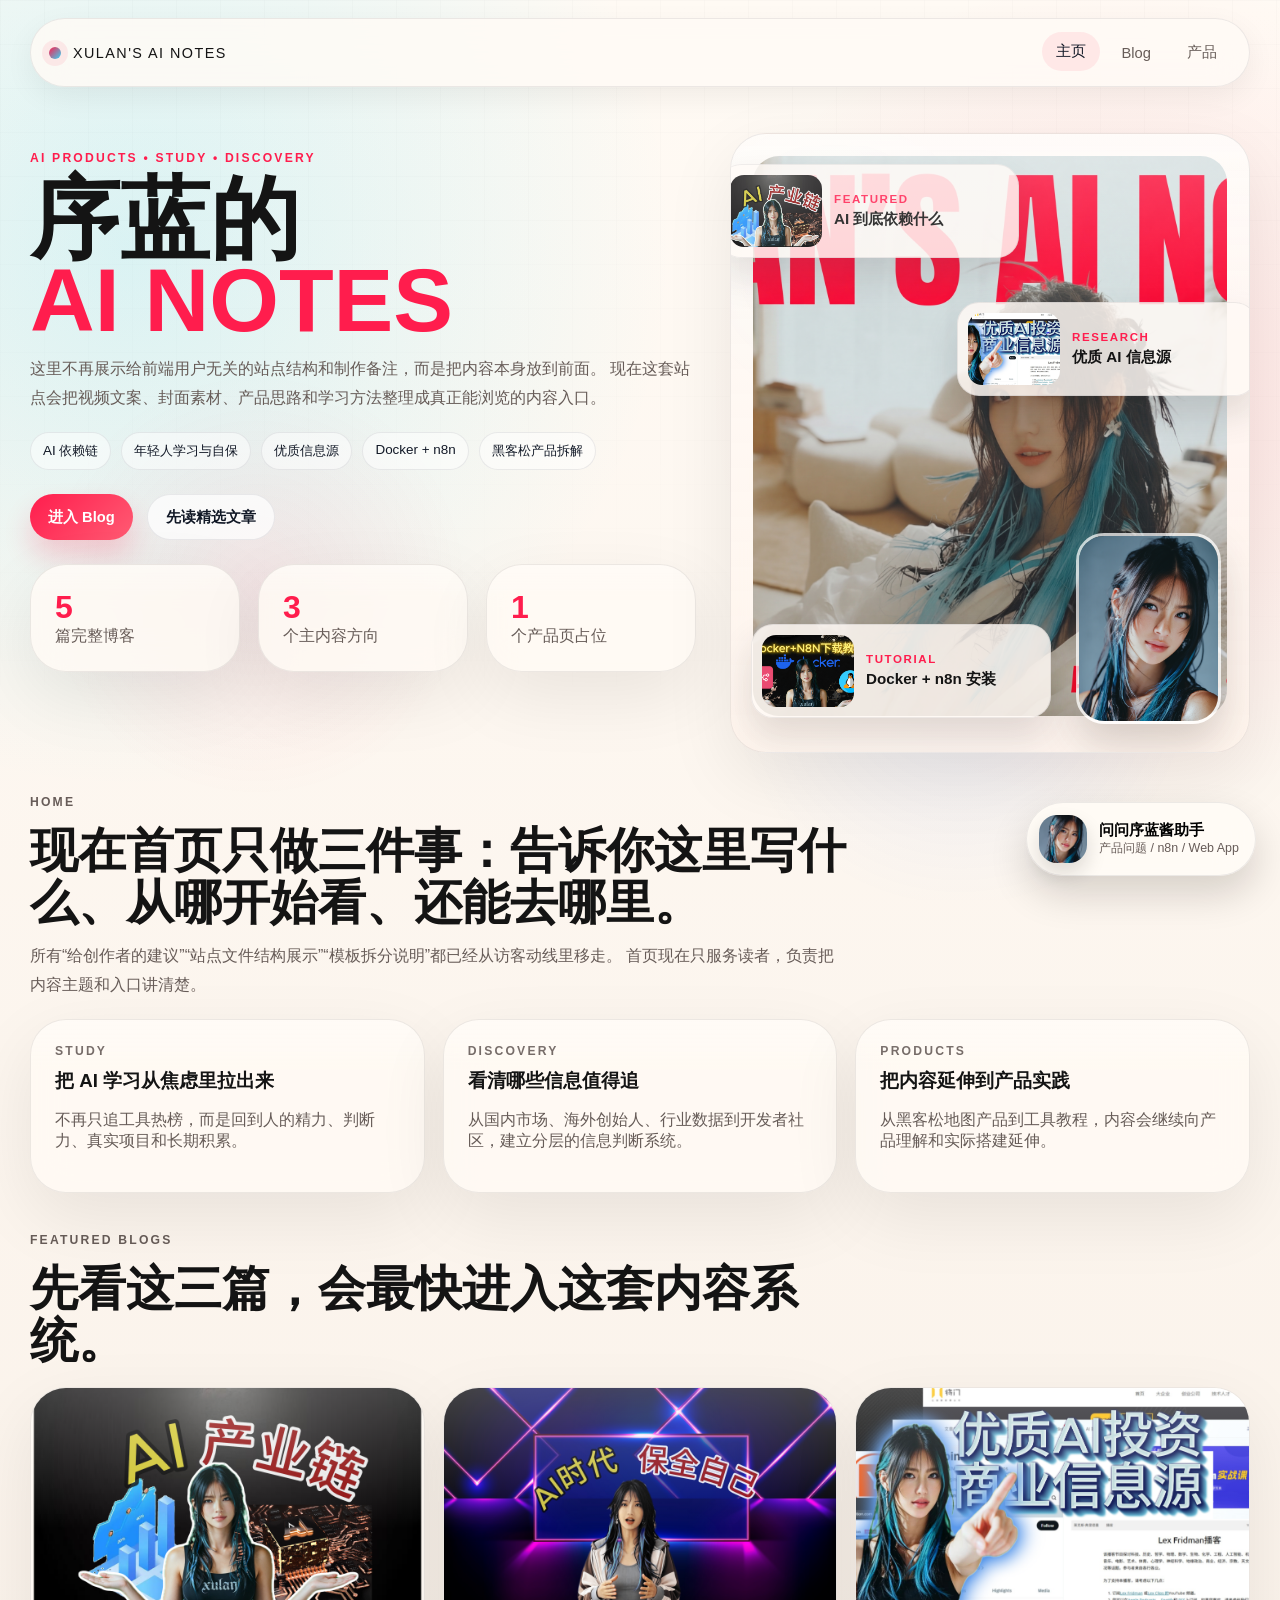
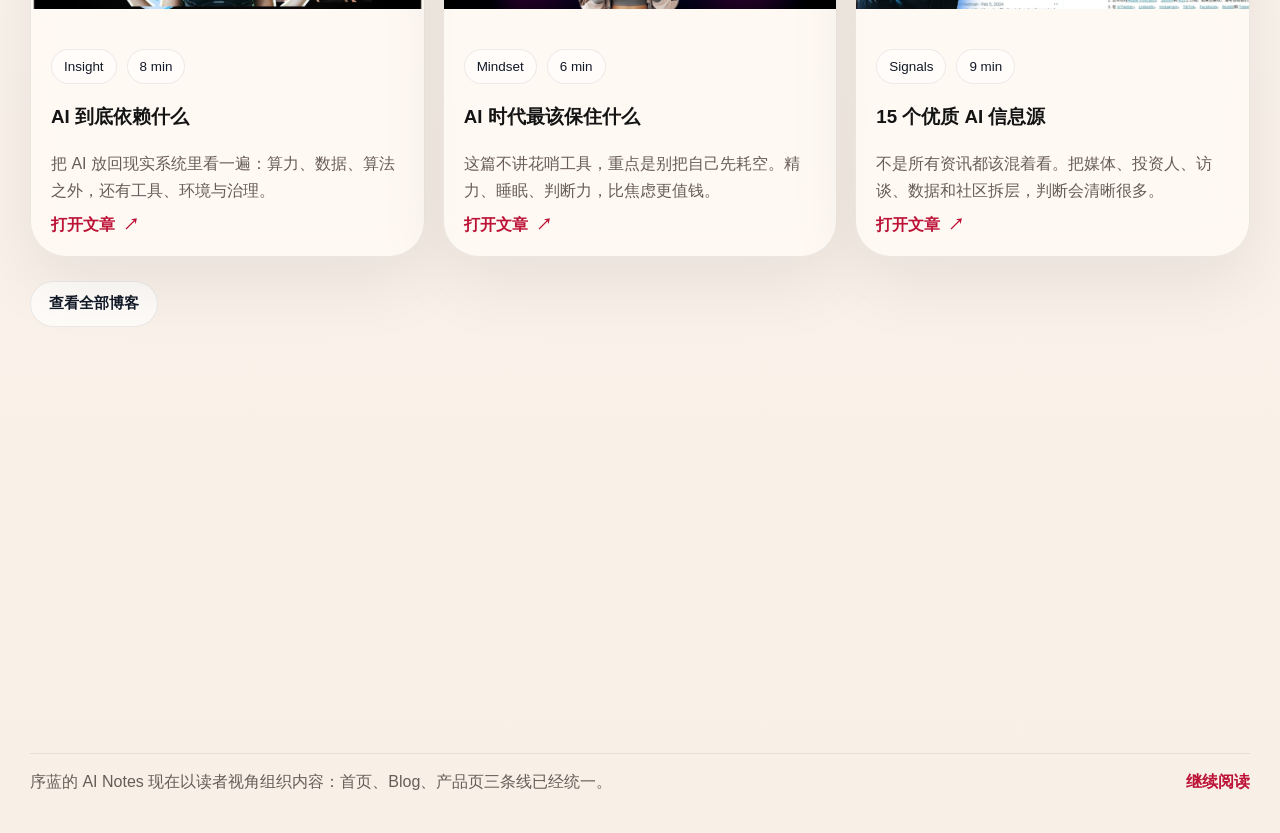
==== commit c2dda889: "." ====
--- a/index.html
+++ b/index.html
@@ -216,7 +216,7 @@
         <img src="./assets/xulan-chat-avatar.png" alt="" />
       </span>
       <span class="chat-widget-launcher__text">
-        <strong>问问序蓝酱</strong>
+        <strong>问问序蓝酱助手</strong>
         <span>产品问题 / n8n / Web App</span>
       </span>
     </button>
@@ -253,7 +253,7 @@
         <div class="chat-widget__body">
           <div id="xulan-chat-thread" class="chat-thread" aria-live="polite">
             <article class="chat-message chat-message--assistant chat-message--welcome">
-              <p>你好呀宝宝！我是序蓝酱产品小助手，专门解答你对序蓝酱产品的各种问题 🎉</p>
+              <p>你好呀宝子！我是序蓝酱产品小助手，专门解答你对序蓝酱产品的各种问题 🎉</p>
             </article>
           </div>
 
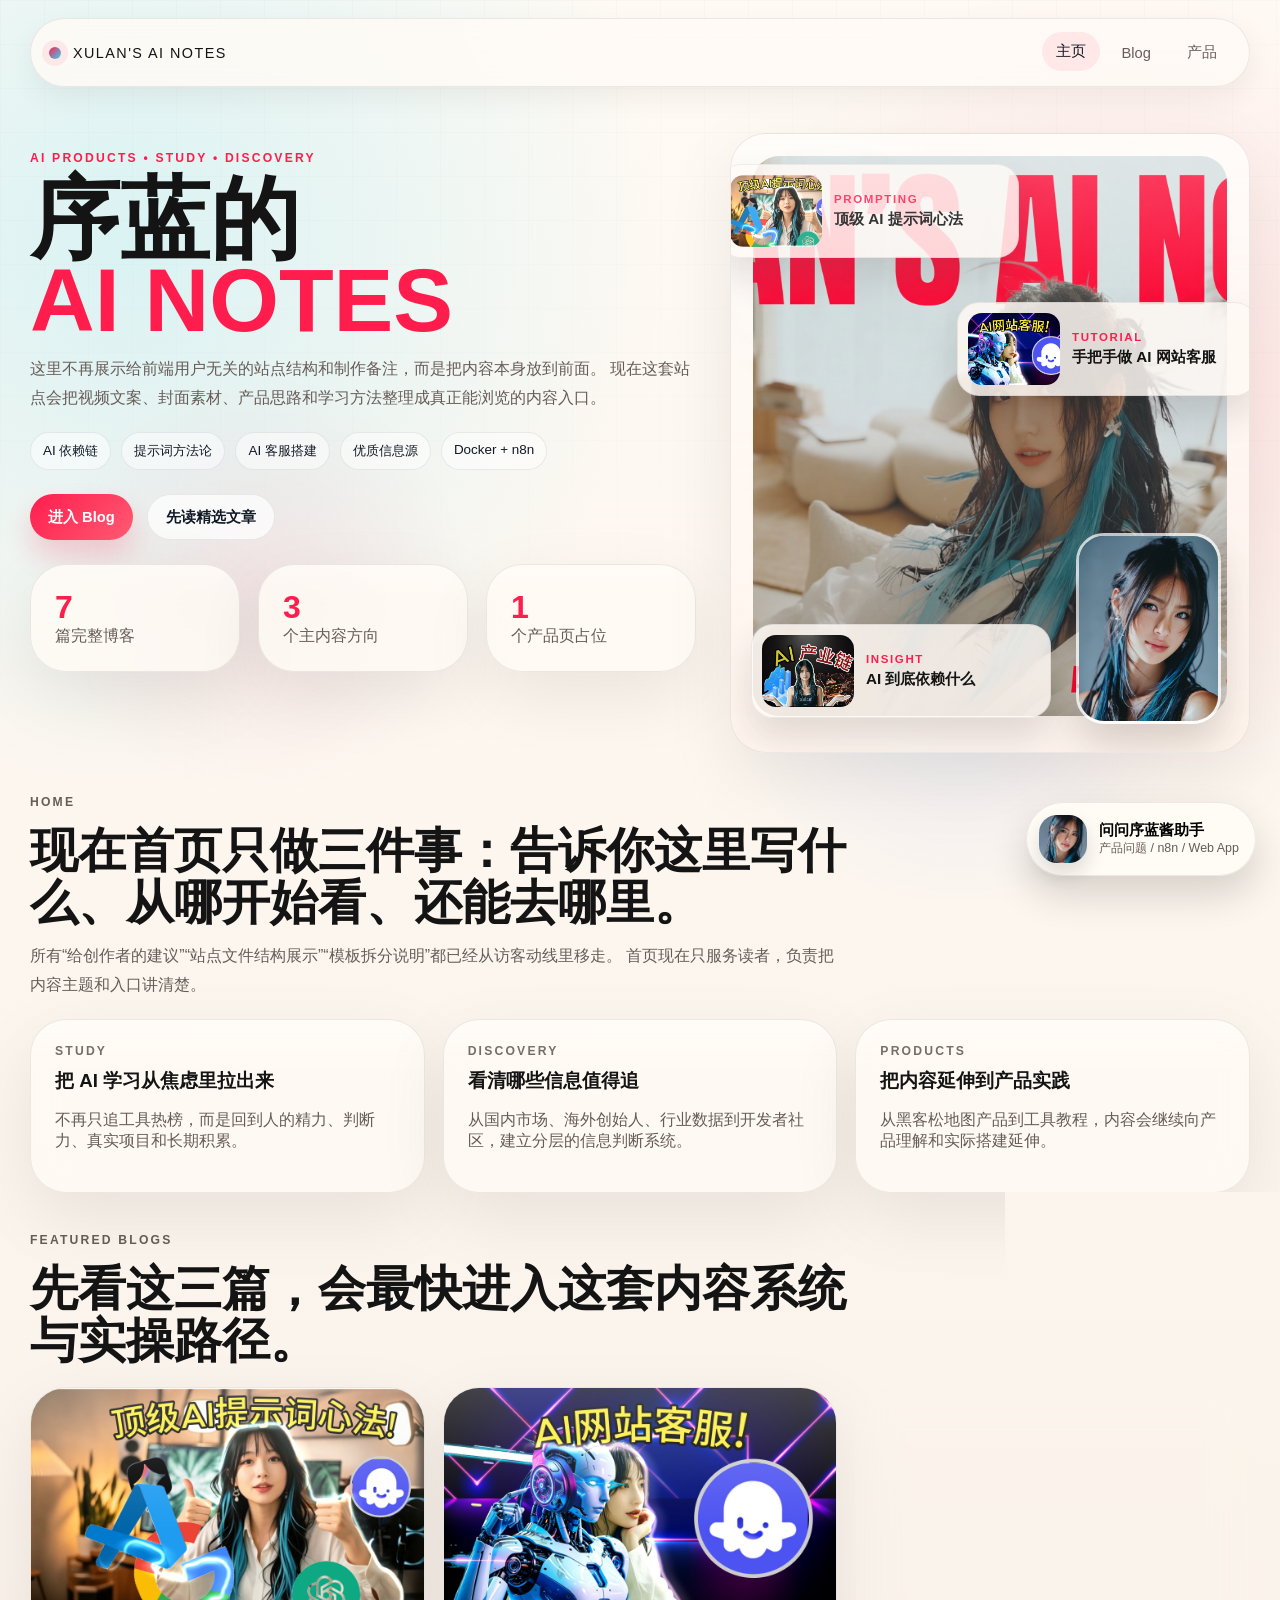
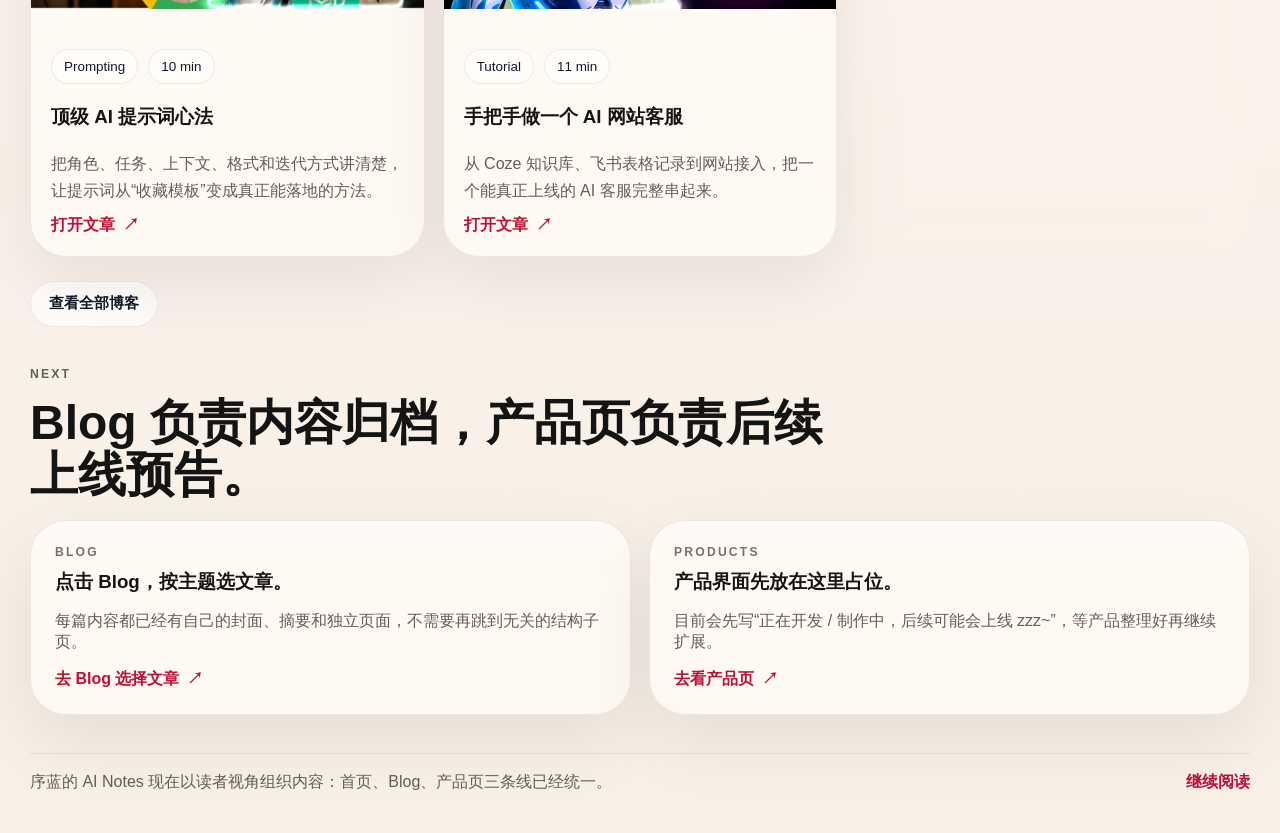
==== commit 2912ad9c: "Add AI prompt and AI customer service articles" ====
--- a/index.html
+++ b/index.html
@@ -12,6 +12,8 @@
     <link rel="preload" as="image" href="./assets/xulan-face-portrait.png" />
     <link rel="preload" as="image" href="./assets/xulan-chat-cover.png" />
     <link rel="preload" as="image" href="./assets/xulan-chat-avatar.png" />
+    <link rel="preload" as="image" href="./assets/blog-covers/ai-prompt-playbook-cover.png" />
+    <link rel="preload" as="image" href="./assets/blog-covers/ai-customer-service-cover.png" />
     <link rel="stylesheet" href="./shared/styles.css" />
   </head>
   <body data-page="home">
@@ -40,20 +42,20 @@
 
             <div class="pill-row" aria-label="内容方向">
               <span>AI 依赖链</span>
-              <span>年轻人学习与自保</span>
+              <span>提示词方法论</span>
+              <span>AI 客服搭建</span>
               <span>优质信息源</span>
               <span>Docker + n8n</span>
-              <span>黑客松产品拆解</span>
             </div>
 
             <div class="hero-actions">
               <a class="button button-primary" href="./blog/index.html">进入 Blog</a>
-              <a class="button button-secondary" href="./articles/ai-dependency-chain/index.html">先读精选文章</a>
+              <a class="button button-secondary" href="./articles/ai-prompt-playbook/index.html">先读精选文章</a>
             </div>
 
             <div class="stat-grid">
               <article class="stat-card panel interactive-panel">
-                <strong>5</strong>
+                <strong>7</strong>
                 <span>篇完整博客</span>
               </article>
               <article class="stat-card panel interactive-panel">
@@ -71,24 +73,24 @@
             <img class="main-cover" src="./assets/xulan-cover-main.png" alt="Xulan's AI Notes 主视觉封面" />
             <img class="portrait-chip" src="./assets/xulan-face-portrait.png" alt="序蓝头像" />
             <article class="cover-thumb thumb-one">
+              <img src="./assets/blog-covers/ai-prompt-playbook-cover.png" alt="AI 提示词心法封面" />
+              <div>
+                <p>Prompting</p>
+                <strong>顶级 AI 提示词心法</strong>
+              </div>
+            </article>
+            <article class="cover-thumb thumb-two">
+              <img src="./assets/blog-covers/ai-customer-service-cover.png" alt="AI 网站客服封面" />
+              <div>
+                <p>Tutorial</p>
+                <strong>手把手做 AI 网站客服</strong>
+              </div>
+            </article>
+            <article class="cover-thumb thumb-three">
               <img src="./assets/blog-covers/ai-dependency-cover.png" alt="AI 依赖链封面" />
               <div>
-                <p>Featured</p>
+                <p>Insight</p>
                 <strong>AI 到底依赖什么</strong>
-              </div>
-            </article>
-            <article class="cover-thumb thumb-two">
-              <img src="./assets/blog-covers/ai-sources-cover.png" alt="AI 信息源封面" />
-              <div>
-                <p>Research</p>
-                <strong>优质 AI 信息源</strong>
-              </div>
-            </article>
-            <article class="cover-thumb thumb-three">
-              <img src="./assets/blog-covers/docker-n8n-cover.png" alt="Docker n8n 教程封面" />
-              <div>
-                <p>Tutorial</p>
-                <strong>Docker + n8n 安装</strong>
               </div>
             </article>
           </div>
@@ -126,10 +128,36 @@
         <section class="section reveal">
           <div class="section-heading">
             <p class="section-kicker">Featured Blogs</p>
-            <h2>先看这三篇，会最快进入这套内容系统。</h2>
+            <h2>先看这三篇，会最快进入这套内容系统与实操路径。</h2>
           </div>
 
           <div class="post-grid">
+            <article class="post-card panel interactive-panel">
+              <img class="post-cover" src="./assets/blog-covers/ai-prompt-playbook-cover.png" alt="顶级 AI 提示词心法封面" />
+              <div class="post-body">
+                <div class="tag-row">
+                  <span>Prompting</span>
+                  <span>10 min</span>
+                </div>
+                <h3>顶级 AI 提示词心法</h3>
+                <p>把角色、任务、上下文、格式和迭代方式讲清楚，让提示词从“收藏模板”变成真正能落地的方法。</p>
+                <a class="link-inline" href="./articles/ai-prompt-playbook/index.html">打开文章</a>
+              </div>
+            </article>
+
+            <article class="post-card panel interactive-panel">
+              <img class="post-cover" src="./assets/blog-covers/ai-customer-service-cover.png" alt="AI 网站客服封面" />
+              <div class="post-body">
+                <div class="tag-row">
+                  <span>Tutorial</span>
+                  <span>11 min</span>
+                </div>
+                <h3>手把手做一个 AI 网站客服</h3>
+                <p>从 Coze 知识库、飞书表格记录到网站接入，把一个能真正上线的 AI 客服完整串起来。</p>
+                <a class="link-inline" href="./articles/ai-customer-service-website/index.html">打开文章</a>
+              </div>
+            </article>
+
             <article class="post-card panel interactive-panel">
               <img class="post-cover" src="./assets/blog-covers/ai-dependency-cover.png" alt="AI 到底依赖什么封面" />
               <div class="post-body">
@@ -140,32 +168,6 @@
                 <h3>AI 到底依赖什么</h3>
                 <p>把 AI 放回现实系统里看一遍：算力、数据、算法之外，还有工具、环境与治理。</p>
                 <a class="link-inline" href="./articles/ai-dependency-chain/index.html">打开文章</a>
-              </div>
-            </article>
-
-            <article class="post-card panel interactive-panel">
-              <img class="post-cover" src="./assets/blog-covers/ai-learning-cover.png" alt="AI 时代年轻人学习封面" />
-              <div class="post-body">
-                <div class="tag-row">
-                  <span>Mindset</span>
-                  <span>6 min</span>
-                </div>
-                <h3>AI 时代最该保住什么</h3>
-                <p>这篇不讲花哨工具，重点是别把自己先耗空。精力、睡眠、判断力，比焦虑更值钱。</p>
-                <a class="link-inline" href="./articles/ai-learning-and-young-energy/index.html">打开文章</a>
-              </div>
-            </article>
-
-            <article class="post-card panel interactive-panel">
-              <img class="post-cover" src="./assets/blog-covers/ai-sources-cover.png" alt="优质 AI 信息源封面" />
-              <div class="post-body">
-                <div class="tag-row">
-                  <span>Signals</span>
-                  <span>9 min</span>
-                </div>
-                <h3>15 个优质 AI 信息源</h3>
-                <p>不是所有资讯都该混着看。把媒体、投资人、访谈、数据和社区拆层，判断会清晰很多。</p>
-                <a class="link-inline" href="./articles/ai-signal-sources/index.html">打开文章</a>
               </div>
             </article>
           </div>
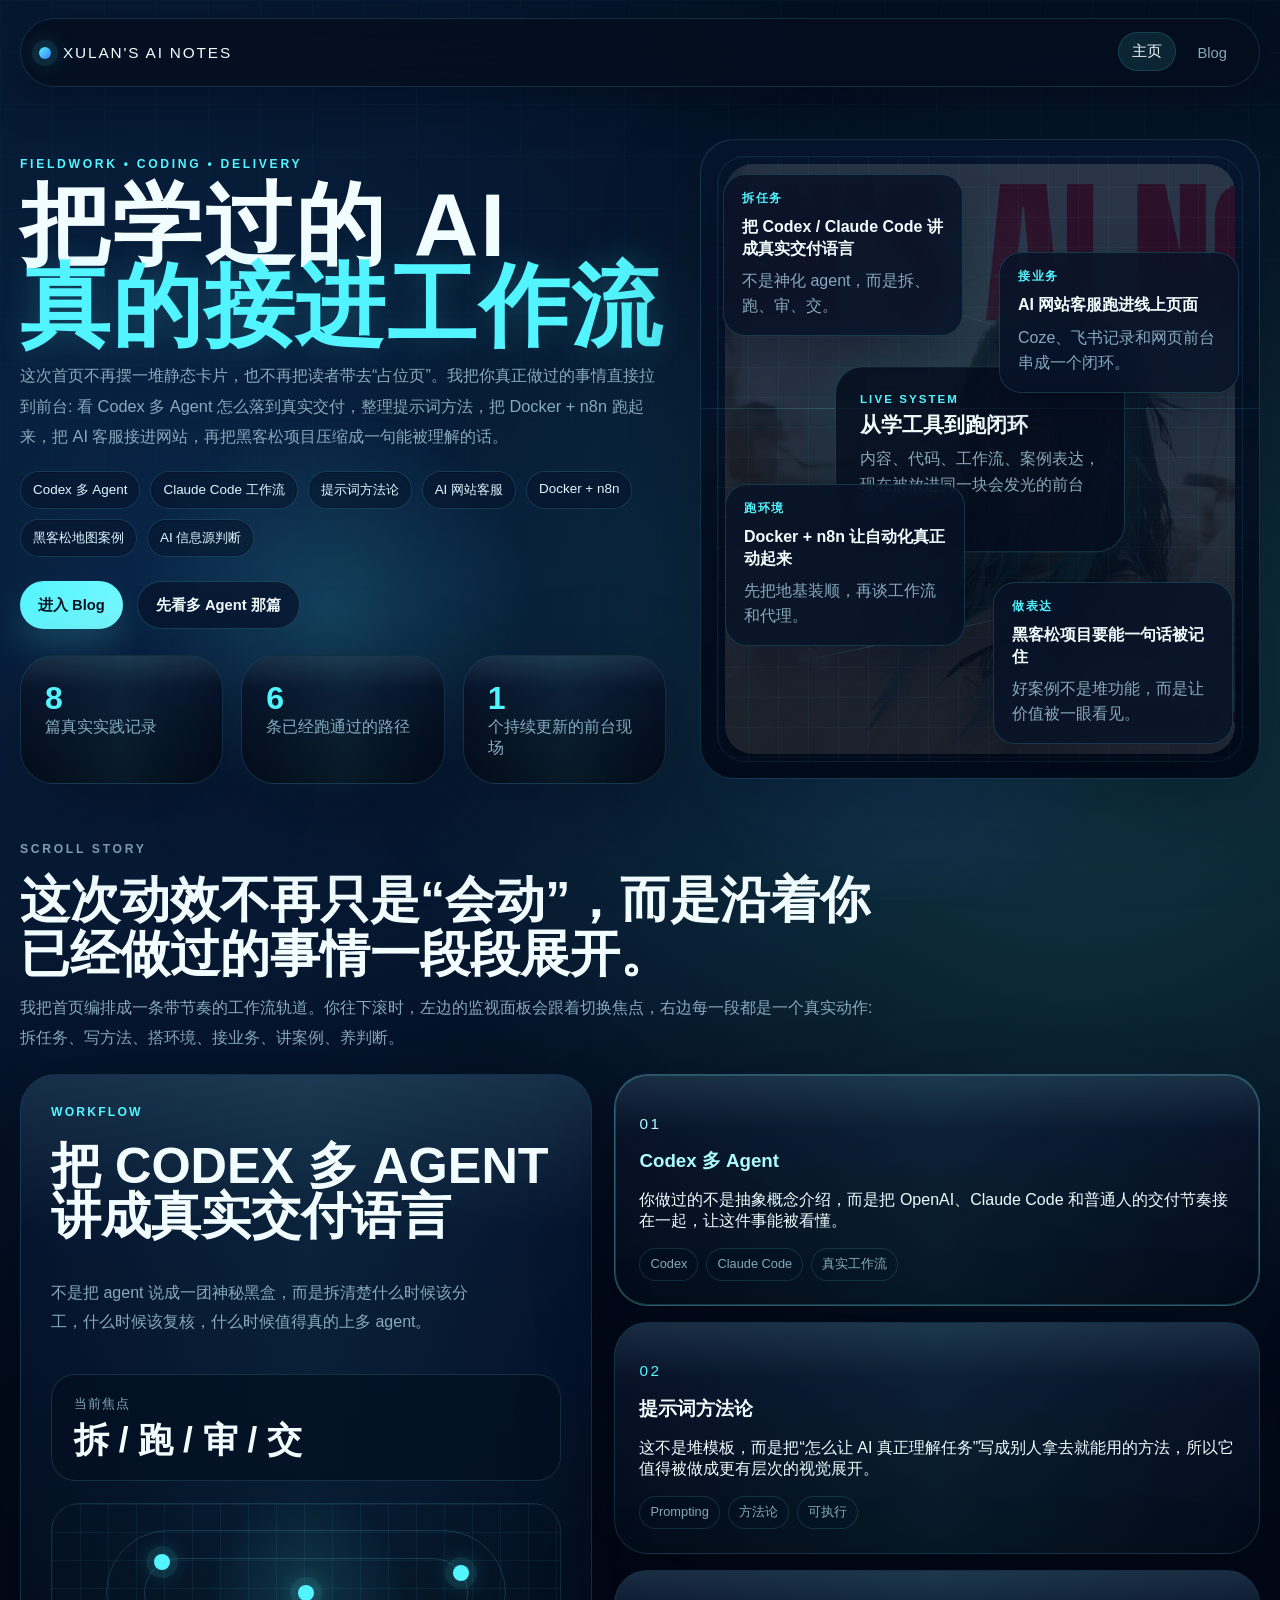
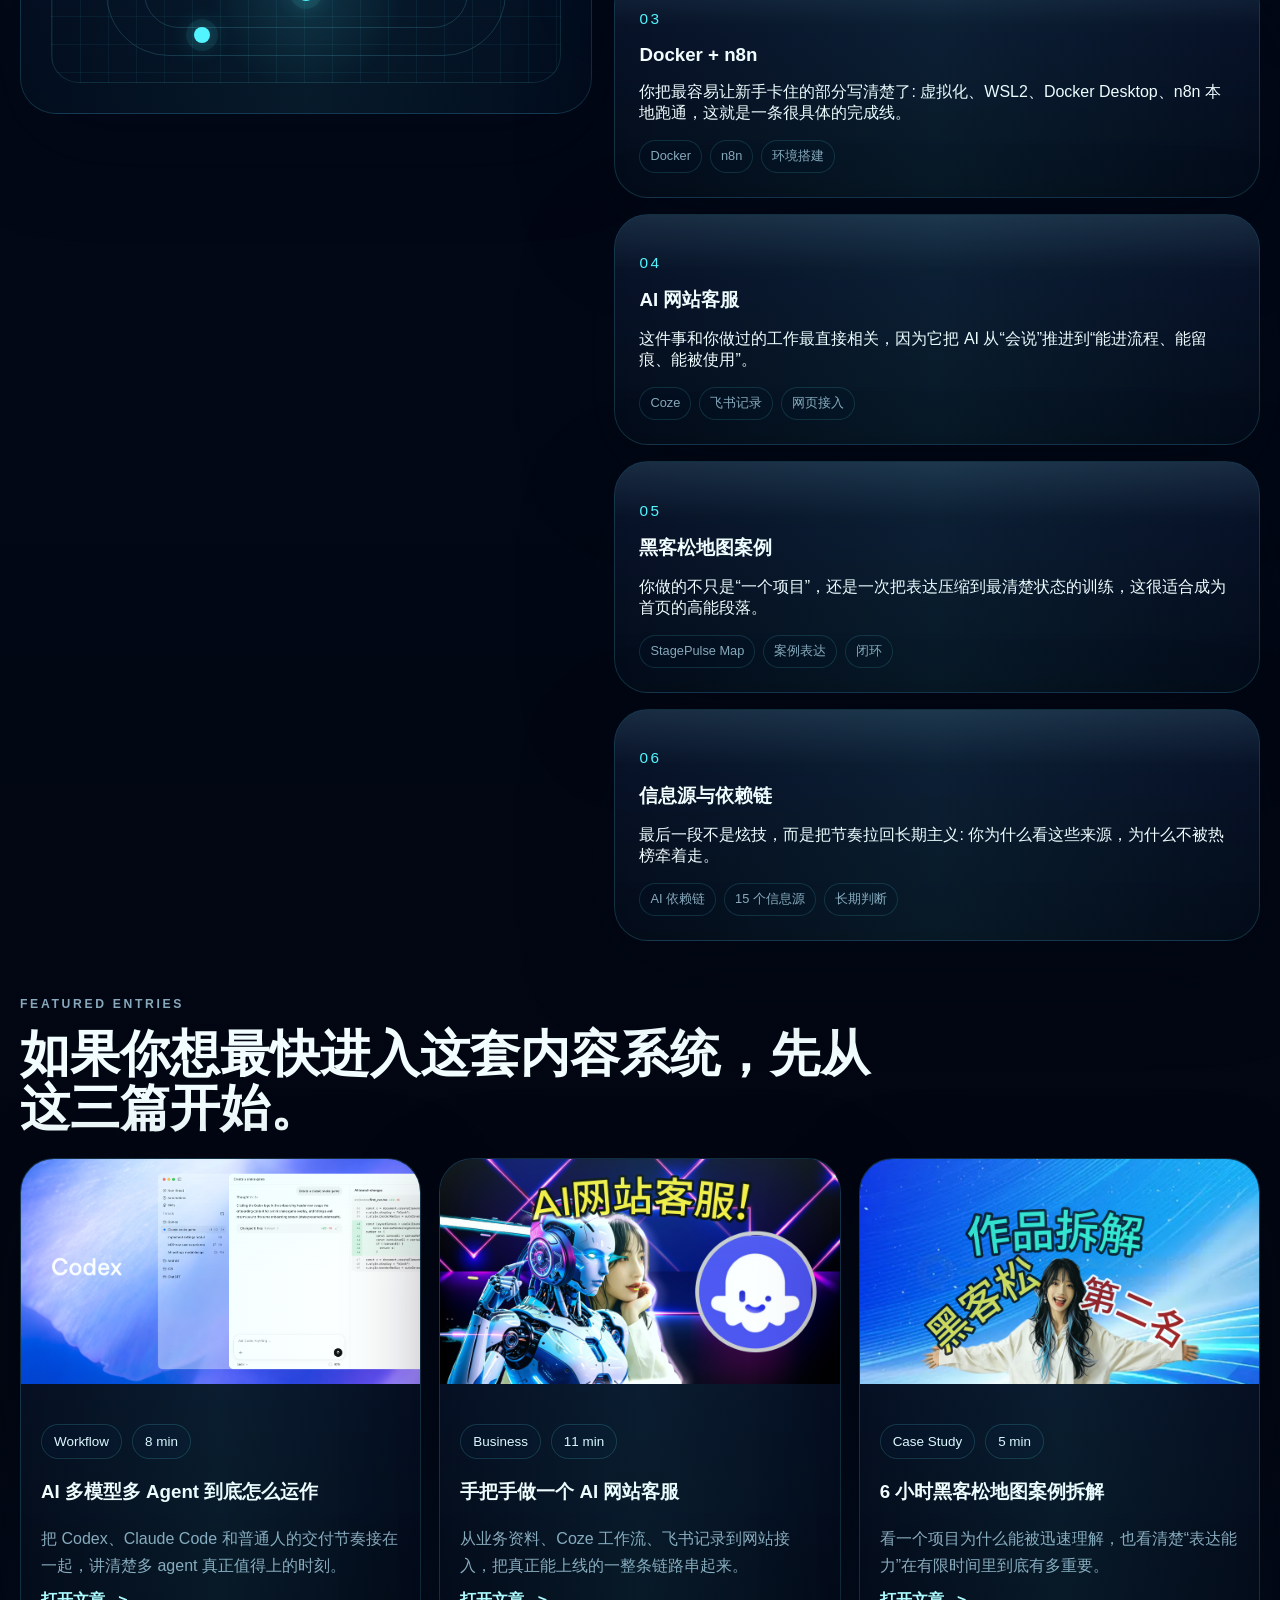
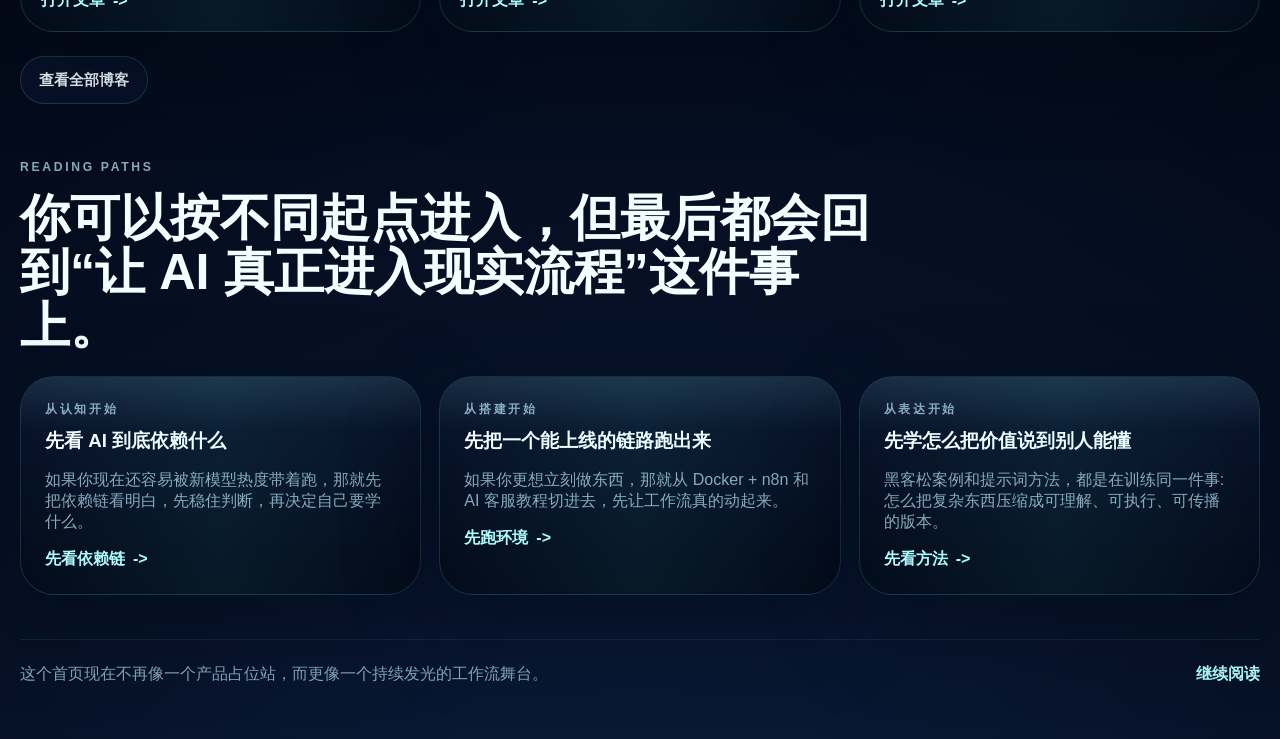
==== commit 32800eef: "Revamp site with neon interactive storytelling" ====
--- a/index.html
+++ b/index.html
@@ -6,14 +6,12 @@
     <title>Xulan's AI Notes | 序蓝的主页</title>
     <meta
       name="description"
-      content="序蓝的 AI 内容主页，聚合 AI 学习、产品拆解、信息判断与实践教程，并统一连接 Blog 与产品页。"
+      content="序蓝的 AI 内容主页，围绕 Codex 多 Agent、提示词方法、AI 网站客服、Docker + n8n 与黑客松案例，展示真正接进工作流的实践轨迹。"
     />
     <link rel="preload" as="image" href="./assets/xulan-cover-main.png" />
-    <link rel="preload" as="image" href="./assets/xulan-face-portrait.png" />
-    <link rel="preload" as="image" href="./assets/xulan-chat-cover.png" />
-    <link rel="preload" as="image" href="./assets/xulan-chat-avatar.png" />
     <link rel="preload" as="image" href="./assets/blog-covers/ai-prompt-playbook-cover.png" />
     <link rel="preload" as="image" href="./assets/blog-covers/ai-customer-service-cover.png" />
+    <link rel="preload" as="image" href="./assets/blog-covers/hackathon-map-cover.png" />
     <link rel="stylesheet" href="./shared/styles.css" />
   </head>
   <body data-page="home">
@@ -23,125 +21,254 @@
         <nav class="topnav" aria-label="主导航">
           <a data-nav="home" href="./index.html">主页</a>
           <a data-nav="blog" href="./blog/index.html">Blog</a>
-          <a data-nav="products" href="./products/index.html">产品</a>
         </nav>
       </header>
 
       <main>
         <section class="hero reveal">
           <div class="hero-copy">
-            <p class="eyebrow">AI PRODUCTS • STUDY • DISCOVERY</p>
+            <p class="eyebrow">FIELDWORK • CODING • DELIVERY</p>
             <h1 class="display-title">
-              序蓝的
-              <span>AI Notes</span>
+              把学过的 AI
+              <span>真的接进工作流</span>
             </h1>
             <p class="lead">
-              这里不再展示给前端用户无关的站点结构和制作备注，而是把内容本身放到前面。
-              现在这套站点会把视频文案、封面素材、产品思路和学习方法整理成真正能浏览的内容入口。
+              这次首页不再摆一堆静态卡片，也不再把读者带去“占位页”。我把你真正做过的事情直接拉到前台:
+              看 Codex 多 Agent 怎么落到真实交付，整理提示词方法，把 Docker + n8n 跑起来，把 AI 客服接进网站，再把黑客松项目压缩成一句能被理解的话。
             </p>
 
             <div class="pill-row" aria-label="内容方向">
-              <span>AI 依赖链</span>
+              <span>Codex 多 Agent</span>
+              <span>Claude Code 工作流</span>
               <span>提示词方法论</span>
-              <span>AI 客服搭建</span>
-              <span>优质信息源</span>
+              <span>AI 网站客服</span>
               <span>Docker + n8n</span>
+              <span>黑客松地图案例</span>
+              <span>AI 信息源判断</span>
             </div>
 
             <div class="hero-actions">
               <a class="button button-primary" href="./blog/index.html">进入 Blog</a>
-              <a class="button button-secondary" href="./articles/ai-prompt-playbook/index.html">先读精选文章</a>
+              <a class="button button-secondary" href="./articles/codex-multi-agent-practical-video/index.html">先看多 Agent 那篇</a>
             </div>
 
             <div class="stat-grid">
               <article class="stat-card panel interactive-panel">
-                <strong>7</strong>
-                <span>篇完整博客</span>
+                <strong>8</strong>
+                <span>篇真实实践记录</span>
               </article>
               <article class="stat-card panel interactive-panel">
-                <strong>3</strong>
-                <span>个主内容方向</span>
+                <strong>6</strong>
+                <span>条已经跑通过的路径</span>
               </article>
               <article class="stat-card panel interactive-panel">
                 <strong>1</strong>
-                <span>个产品页占位</span>
-              </article>
-            </div>
-          </div>
-
-          <div class="cover-stage panel interactive-panel">
-            <img class="main-cover" src="./assets/xulan-cover-main.png" alt="Xulan's AI Notes 主视觉封面" />
-            <img class="portrait-chip" src="./assets/xulan-face-portrait.png" alt="序蓝头像" />
-            <article class="cover-thumb thumb-one">
-              <img src="./assets/blog-covers/ai-prompt-playbook-cover.png" alt="AI 提示词心法封面" />
-              <div>
-                <p>Prompting</p>
-                <strong>顶级 AI 提示词心法</strong>
-              </div>
-            </article>
-            <article class="cover-thumb thumb-two">
-              <img src="./assets/blog-covers/ai-customer-service-cover.png" alt="AI 网站客服封面" />
-              <div>
-                <p>Tutorial</p>
-                <strong>手把手做 AI 网站客服</strong>
-              </div>
-            </article>
-            <article class="cover-thumb thumb-three">
-              <img src="./assets/blog-covers/ai-dependency-cover.png" alt="AI 依赖链封面" />
-              <div>
-                <p>Insight</p>
-                <strong>AI 到底依赖什么</strong>
-              </div>
-            </article>
+                <span>个持续更新的前台现场</span>
+              </article>
+            </div>
+          </div>
+
+          <div class="constellation-stage panel interactive-panel">
+            <img class="stage-cover" src="./assets/xulan-cover-main.png" alt="Xulan's AI Notes 主视觉封面" />
+
+            <div class="signal-core">
+              <p class="signal-core__label">Live System</p>
+              <strong>从学工具到跑闭环</strong>
+              <span>内容、代码、工作流、案例表达，现在被放进同一块会发光的前台里。</span>
+            </div>
+
+            <article class="orbit-card orbit-card--1">
+              <p>拆任务</p>
+              <strong>把 Codex / Claude Code 讲成真实交付语言</strong>
+              <span>不是神化 agent，而是拆、跑、审、交。</span>
+            </article>
+
+            <article class="orbit-card orbit-card--2">
+              <p>接业务</p>
+              <strong>AI 网站客服跑进线上页面</strong>
+              <span>Coze、飞书记录和网页前台串成一个闭环。</span>
+            </article>
+
+            <article class="orbit-card orbit-card--3">
+              <p>跑环境</p>
+              <strong>Docker + n8n 让自动化真正动起来</strong>
+              <span>先把地基装顺，再谈工作流和代理。</span>
+            </article>
+
+            <article class="orbit-card orbit-card--4">
+              <p>做表达</p>
+              <strong>黑客松项目要能一句话被记住</strong>
+              <span>好案例不是堆功能，而是让价值被一眼看见。</span>
+            </article>
+
+            <span class="signal-beam signal-beam--1" aria-hidden="true"></span>
+            <span class="signal-beam signal-beam--2" aria-hidden="true"></span>
+            <span class="signal-beam signal-beam--3" aria-hidden="true"></span>
           </div>
         </section>
 
         <section class="section reveal">
           <div class="section-heading">
-            <p class="section-kicker">Home</p>
-            <h2>现在首页只做三件事：告诉你这里写什么、从哪开始看、还能去哪里。</h2>
+            <p class="section-kicker">Scroll Story</p>
+            <h2>这次动效不再只是“会动”，而是沿着你已经做过的事情一段段展开。</h2>
             <p>
-              所有“给创作者的建议”“站点文件结构展示”“模板拆分说明”都已经从访客动线里移走。
-              首页现在只服务读者，负责把内容主题和入口讲清楚。
+              我把首页编排成一条带节奏的工作流轨道。你往下滚时，左边的监视面板会跟着切换焦点，右边每一段都是一个真实动作:
+              拆任务、写方法、搭环境、接业务、讲案例、养判断。
             </p>
           </div>
 
-          <div class="three-up">
-            <article class="panel interactive-panel">
-              <p class="mini-label">Study</p>
-              <h3>把 AI 学习从焦虑里拉出来</h3>
-              <p>不再只追工具热榜，而是回到人的精力、判断力、真实项目和长期积累。</p>
-            </article>
-            <article class="panel interactive-panel">
-              <p class="mini-label">Discovery</p>
-              <h3>看清哪些信息值得追</h3>
-              <p>从国内市场、海外创始人、行业数据到开发者社区，建立分层的信息判断系统。</p>
-            </article>
-            <article class="panel interactive-panel">
-              <p class="mini-label">Products</p>
-              <h3>把内容延伸到产品实践</h3>
-              <p>从黑客松地图产品到工具教程，内容会继续向产品理解和实际搭建延伸。</p>
-            </article>
+          <div class="story-layout">
+            <article class="story-monitor panel">
+              <div class="story-monitor__inner">
+                <p class="story-monitor__eyebrow" id="story-monitor-kicker">Workflow</p>
+                <h3 class="story-monitor__title" id="story-monitor-title">把 Codex 多 Agent 讲成真实交付语言</h3>
+                <p class="story-monitor__copy" id="story-monitor-copy">
+                  不是把 agent 说成一团神秘黑盒，而是拆清楚什么时候该分工，什么时候该复核，什么时候值得真的上多 agent。
+                </p>
+
+                <div class="story-monitor__meter">
+                  <span id="story-monitor-metric-label">当前焦点</span>
+                  <strong id="story-monitor-metric-value">拆 / 跑 / 审 / 交</strong>
+                </div>
+
+                <div class="story-monitor__grid" aria-hidden="true">
+                  <span class="story-monitor__dot story-monitor__dot--center"></span>
+                  <span class="story-monitor__dot story-monitor__dot--one"></span>
+                  <span class="story-monitor__dot story-monitor__dot--two"></span>
+                  <span class="story-monitor__dot story-monitor__dot--three"></span>
+                </div>
+              </div>
+            </article>
+
+            <div class="story-step-list">
+              <article
+                class="story-step panel interactive-panel"
+                data-story-kicker="Workflow"
+                data-story-title="把 Codex 多 Agent 讲成真实交付语言"
+                data-story-copy="不是把 agent 说成一团神秘黑盒，而是拆清楚什么时候该分工，什么时候该复核，什么时候值得真的上多 agent。"
+                data-story-metric-label="当前焦点"
+                data-story-metric-value="拆 / 跑 / 审 / 交"
+              >
+                <p class="story-step__index">01</p>
+                <h3>Codex 多 Agent</h3>
+                <p>你做过的不是抽象概念介绍，而是把 OpenAI、Claude Code 和普通人的交付节奏接在一起，让这件事能被看懂。</p>
+                <div class="story-step__meta">
+                  <span>Codex</span>
+                  <span>Claude Code</span>
+                  <span>真实工作流</span>
+                </div>
+              </article>
+
+              <article
+                class="story-step panel interactive-panel"
+                data-story-kicker="Prompting"
+                data-story-title="把提示词从收藏夹模板改造成可执行方法"
+                data-story-copy="角色、任务、上下文、格式和迭代方式被你拆成清晰结构，页面上的节奏也跟着变成一层层展开，而不是平铺说明。"
+                data-story-metric-label="当前焦点"
+                data-story-metric-value="角色 / 上下文 / 格式"
+              >
+                <p class="story-step__index">02</p>
+                <h3>提示词方法论</h3>
+                <p>这不是堆模板，而是把“怎么让 AI 真正理解任务”写成别人拿去就能用的方法，所以它值得被做成更有层次的视觉展开。</p>
+                <div class="story-step__meta">
+                  <span>Prompting</span>
+                  <span>方法论</span>
+                  <span>可执行</span>
+                </div>
+              </article>
+
+              <article
+                class="story-step panel interactive-panel"
+                data-story-kicker="Setup"
+                data-story-title="先把 Docker + n8n 跑顺，再谈自动化的野心"
+                data-story-copy="真正的自动化不是一句口号，而是先让环境起得来、流程跑得通、节点接得上。这个页面里的每一次点亮都对应那种逐步接通的感觉。"
+                data-story-metric-label="当前焦点"
+                data-story-metric-value="装环境 / 拉镜像 / 跑流程"
+              >
+                <p class="story-step__index">03</p>
+                <h3>Docker + n8n</h3>
+                <p>你把最容易让新手卡住的部分写清楚了: 虚拟化、WSL2、Docker Desktop、n8n 本地跑通，这就是一条很具体的完成线。</p>
+                <div class="story-step__meta">
+                  <span>Docker</span>
+                  <span>n8n</span>
+                  <span>环境搭建</span>
+                </div>
+              </article>
+
+              <article
+                class="story-step panel interactive-panel"
+                data-story-kicker="Business"
+                data-story-title="把 AI 客服接进真实业务页面，而不是停在演示框"
+                data-story-copy="从业务资料整理、Coze 模板、飞书记录到网页接入，这是一条已经能真正上线的链路，所以这里的动画也应该有前台和后台互相点亮的感觉。"
+                data-story-metric-label="当前焦点"
+                data-story-metric-value="资料 / 工作流 / 网站接入"
+              >
+                <p class="story-step__index">04</p>
+                <h3>AI 网站客服</h3>
+                <p>这件事和你做过的工作最直接相关，因为它把 AI 从“会说”推进到“能进流程、能留痕、能被使用”。</p>
+                <div class="story-step__meta">
+                  <span>Coze</span>
+                  <span>飞书记录</span>
+                  <span>网页接入</span>
+                </div>
+              </article>
+
+              <article
+                class="story-step panel interactive-panel"
+                data-story-kicker="Case Study"
+                data-story-title="黑客松项目最重要的，是一句话就能被理解"
+                data-story-copy="StagePulse Map 的价值不在堆了多少功能，而在于能把问题标在具体位置上。这里的镜头感和光束，就是在模拟那种被迅速定位的表达。"
+                data-story-metric-label="当前焦点"
+                data-story-metric-value="一句话价值 / 现场闭环"
+              >
+                <p class="story-step__index">05</p>
+                <h3>黑客松地图案例</h3>
+                <p>你做的不只是“一个项目”，还是一次把表达压缩到最清楚状态的训练，这很适合成为首页的高能段落。</p>
+                <div class="story-step__meta">
+                  <span>StagePulse Map</span>
+                  <span>案例表达</span>
+                  <span>闭环</span>
+                </div>
+              </article>
+
+              <article
+                class="story-step panel interactive-panel"
+                data-story-kicker="Signals"
+                data-story-title="最后回到判断力: 信息源和依赖链决定你怎么长期前进"
+                data-story-copy="不是所有 AI 内容都值得追。你已经把依赖链和信息源拆给读者看，所以收尾也应该落在判断力，而不是工具崇拜。"
+                data-story-metric-label="当前焦点"
+                data-story-metric-value="判断 / 筛选 / 长期积累"
+              >
+                <p class="story-step__index">06</p>
+                <h3>信息源与依赖链</h3>
+                <p>最后一段不是炫技，而是把节奏拉回长期主义: 你为什么看这些来源，为什么不被热榜牵着走。</p>
+                <div class="story-step__meta">
+                  <span>AI 依赖链</span>
+                  <span>15 个信息源</span>
+                  <span>长期判断</span>
+                </div>
+              </article>
+            </div>
           </div>
         </section>
 
         <section class="section reveal">
           <div class="section-heading">
-            <p class="section-kicker">Featured Blogs</p>
-            <h2>先看这三篇，会最快进入这套内容系统与实操路径。</h2>
+            <p class="section-kicker">Featured Entries</p>
+            <h2>如果你想最快进入这套内容系统，先从这三篇开始。</h2>
           </div>
 
           <div class="post-grid">
             <article class="post-card panel interactive-panel">
-              <img class="post-cover" src="./assets/blog-covers/ai-prompt-playbook-cover.png" alt="顶级 AI 提示词心法封面" />
+              <img class="post-cover" src="./assets/codex-multi-agent/openai-codex-og.png" alt="AI 多模型多 Agent 到底怎么运作封面" />
               <div class="post-body">
                 <div class="tag-row">
-                  <span>Prompting</span>
-                  <span>10 min</span>
-                </div>
-                <h3>顶级 AI 提示词心法</h3>
-                <p>把角色、任务、上下文、格式和迭代方式讲清楚，让提示词从“收藏模板”变成真正能落地的方法。</p>
-                <a class="link-inline" href="./articles/ai-prompt-playbook/index.html">打开文章</a>
+                  <span>Workflow</span>
+                  <span>8 min</span>
+                </div>
+                <h3>AI 多模型多 Agent 到底怎么运作</h3>
+                <p>把 Codex、Claude Code 和普通人的交付节奏接在一起，讲清楚多 agent 真正值得上的时刻。</p>
+                <a class="link-inline" href="./articles/codex-multi-agent-practical-video/index.html">打开文章</a>
               </div>
             </article>
 
@@ -149,25 +276,25 @@
               <img class="post-cover" src="./assets/blog-covers/ai-customer-service-cover.png" alt="AI 网站客服封面" />
               <div class="post-body">
                 <div class="tag-row">
-                  <span>Tutorial</span>
+                  <span>Business</span>
                   <span>11 min</span>
                 </div>
                 <h3>手把手做一个 AI 网站客服</h3>
-                <p>从 Coze 知识库、飞书表格记录到网站接入，把一个能真正上线的 AI 客服完整串起来。</p>
+                <p>从业务资料、Coze 工作流、飞书记录到网站接入，把真正能上线的一整条链路串起来。</p>
                 <a class="link-inline" href="./articles/ai-customer-service-website/index.html">打开文章</a>
               </div>
             </article>
 
             <article class="post-card panel interactive-panel">
-              <img class="post-cover" src="./assets/blog-covers/ai-dependency-cover.png" alt="AI 到底依赖什么封面" />
+              <img class="post-cover" src="./assets/blog-covers/hackathon-map-cover.png" alt="黑客松地图案例封面" />
               <div class="post-body">
                 <div class="tag-row">
-                  <span>Insight</span>
-                  <span>8 min</span>
-                </div>
-                <h3>AI 到底依赖什么</h3>
-                <p>把 AI 放回现实系统里看一遍：算力、数据、算法之外，还有工具、环境与治理。</p>
-                <a class="link-inline" href="./articles/ai-dependency-chain/index.html">打开文章</a>
+                  <span>Case Study</span>
+                  <span>5 min</span>
+                </div>
+                <h3>6 小时黑客松地图案例拆解</h3>
+                <p>看一个项目为什么能被迅速理解，也看清楚“表达能力”在有限时间里到底有多重要。</p>
+                <a class="link-inline" href="./articles/hackathon-map-product/index.html">打开文章</a>
               </div>
             </article>
           </div>
@@ -179,191 +306,41 @@
 
         <section class="section reveal">
           <div class="section-heading">
-            <p class="section-kicker">Next</p>
-            <h2>Blog 负责内容归档，产品页负责后续上线预告。</h2>
-          </div>
-
-          <div class="split-panels">
+            <p class="section-kicker">Reading Paths</p>
+            <h2>你可以按不同起点进入，但最后都会回到“让 AI 真正进入现实流程”这件事上。</h2>
+          </div>
+
+          <div class="three-up">
             <article class="panel interactive-panel">
-              <p class="mini-label">Blog</p>
-              <h3>点击 Blog，按主题选文章。</h3>
-              <p>每篇内容都已经有自己的封面、摘要和独立页面，不需要再跳到无关的结构子页。</p>
-              <a class="link-inline" href="./blog/index.html">去 Blog 选择文章</a>
+              <p class="mini-label">从认知开始</p>
+              <h3>先看 AI 到底依赖什么</h3>
+              <p>如果你现在还容易被新模型热度带着跑，那就先把依赖链看明白，先稳住判断，再决定自己要学什么。</p>
+              <a class="link-inline" href="./articles/ai-dependency-chain/index.html">先看依赖链</a>
             </article>
 
             <article class="panel interactive-panel">
-              <p class="mini-label">Products</p>
-              <h3>产品界面先放在这里占位。</h3>
-              <p>目前会先写“正在开发 / 制作中，后续可能会上线 zzz~”，等产品整理好再继续扩展。</p>
-              <a class="link-inline" href="./products/index.html">去看产品页</a>
+              <p class="mini-label">从搭建开始</p>
+              <h3>先把一个能上线的链路跑出来</h3>
+              <p>如果你更想立刻做东西，那就从 Docker + n8n 和 AI 客服教程切进去，先让工作流真的动起来。</p>
+              <a class="link-inline" href="./articles/docker-n8n-setup/index.html">先跑环境</a>
+            </article>
+
+            <article class="panel interactive-panel">
+              <p class="mini-label">从表达开始</p>
+              <h3>先学怎么把价值说到别人能懂</h3>
+              <p>黑客松案例和提示词方法，都是在训练同一件事: 怎么把复杂东西压缩成可理解、可执行、可传播的版本。</p>
+              <a class="link-inline" href="./articles/ai-prompt-playbook/index.html">先看方法</a>
             </article>
           </div>
         </section>
       </main>
 
       <footer class="footer">
-        <p>序蓝的 AI Notes 现在以读者视角组织内容：首页、Blog、产品页三条线已经统一。</p>
+        <p>这个首页现在不再像一个产品占位站，而更像一个持续发光的工作流舞台。</p>
         <a href="./blog/index.html">继续阅读</a>
       </footer>
     </div>
 
-    <button
-      id="xulan-chat-launcher"
-      class="chat-widget-launcher"
-      type="button"
-      aria-controls="xulan-chat-widget"
-      aria-expanded="false"
-    >
-      <span class="chat-widget-launcher__avatar">
-        <img src="./assets/xulan-chat-avatar.png" alt="" />
-      </span>
-      <span class="chat-widget-launcher__text">
-        <strong>问问序蓝酱助手</strong>
-        <span>产品问题 / n8n / Web App</span>
-      </span>
-    </button>
-
-    <aside
-      id="xulan-chat-widget"
-      class="chat-widget"
-      aria-hidden="true"
-    >
-      <div class="chat-widget__shell">
-        <div class="chat-widget__hero">
-          <button
-            id="xulan-chat-close"
-            class="chat-widget__close"
-            type="button"
-            aria-label="关闭聊天框"
-          >
-            <svg viewBox="0 0 24 24" aria-hidden="true">
-              <path d="m6.4 5 5.6 5.6L17.6 5 19 6.4 13.4 12 19 17.6 17.6 19 12 13.4 6.4 19 5 17.6 10.6 12 5 6.4 6.4 5Z" />
-            </svg>
-          </button>
-
-          <div class="chat-widget__identity">
-            <img
-              class="chat-widget__avatar"
-              src="./assets/xulan-chat-avatar.png"
-              alt="序蓝头像"
-            />
-            <p class="chat-widget__eyebrow">WITH 序蓝</p>
-            <h2>序蓝酱产品智能客服</h2>
-          </div>
-        </div>
-
-        <div class="chat-widget__body">
-          <div id="xulan-chat-thread" class="chat-thread" aria-live="polite">
-            <article class="chat-message chat-message--assistant chat-message--welcome">
-              <p>你好呀宝子！我是序蓝酱产品小助手，专门解答你对序蓝酱产品的各种问题 🎉</p>
-            </article>
-          </div>
-
-          <div id="xulan-chat-prompts" class="chat-prompts" aria-label="预设问题">
-            <button
-              type="button"
-              class="chat-prompt"
-              data-prompt="什么是序蓝酱定制 n8n 工作流服务？"
-            >
-              什么是序蓝酱定制 n8n 工作流服务？
-            </button>
-            <button
-              type="button"
-              class="chat-prompt"
-              data-prompt="n8n 工作流服务价值在哪里？"
-            >
-              n8n 工作流服务价值在哪里？
-            </button>
-            <button
-              type="button"
-              class="chat-prompt"
-              data-prompt="设计并部署小型 Web App 服务怎么卖？"
-            >
-              设计并部署小型 Web App 服务怎么卖？
-            </button>
-          </div>
-
-          <form id="xulan-chat-form" class="chat-composer">
-            <button
-              id="xulan-chat-reset"
-              class="chat-composer__icon"
-              type="button"
-              aria-label="清空对话"
-              title="清空对话"
-            >
-              <svg viewBox="0 0 24 24" aria-hidden="true">
-                <path
-                  d="M9 3h6l1 2h4v2H4V5h4l1-2Zm-2 6h2v8H7V9Zm4 0h2v8h-2V9Zm4 0h2v8h-2V9ZM6 21a2 2 0 0 1-2-2V7h16v12a2 2 0 0 1-2 2H6Z"
-                />
-              </svg>
-            </button>
-
-            <div class="chat-composer__input-wrap">
-              <input
-                id="xulan-chat-input"
-                class="chat-composer__input"
-                type="text"
-                name="message"
-                maxlength="500"
-                placeholder="发送消息..."
-                autocomplete="off"
-              />
-            </div>
-
-            <button
-              id="xulan-chat-toggle-prompts"
-              class="chat-composer__icon"
-              type="button"
-              aria-label="显示或收起预设问题"
-              title="显示或收起预设问题"
-            >
-              <svg viewBox="0 0 24 24" aria-hidden="true">
-                <path d="M11 4h2v7h7v2h-7v7h-2v-7H4v-2h7V4Z" />
-              </svg>
-            </button>
-
-            <button
-              id="xulan-chat-send"
-              class="chat-composer__send"
-              type="submit"
-              aria-label="发送消息"
-            >
-              <svg viewBox="0 0 24 24" aria-hidden="true">
-                <path d="M3 11.5 20.5 4 13 21l-2.2-6.1L3 11.5Zm8.6 1.5 1.1 3.1 3.7-8.3L7.8 11l3.8 2Z" />
-              </svg>
-            </button>
-          </form>
-
-          <p class="chat-note">内容由 AI 生成，仅供参考，具体服务请联系序蓝进一步确认。</p>
-        </div>
-      </div>
-    </aside>
-
     <script src="./shared/script.js"></script>
-
-    <script type="text/plain" id="coze-sdk-disabled">
-      <!-- Disabled in favor of /api/coze-chat server proxy.
-      <script src="https://lf-cdn.coze.cn/obj/unpkg/flow-platform/chat-app-sdk/1.2.0-beta.19/libs/cn/index.js"><\/script>
-      <script>
-        new CozeWebSDK.WebChatClient({
-          config: {
-            type: 'bot',
-            bot_id: '7640701942775775275',
-            isIframe: false,
-          },
-          componentProps: {
-            title: 'Coze',
-          },
-          auth: {
-            type: 'token',
-            token: 'pat_********',
-            onRefreshToken: function () {
-              return 'pat_********';
-            }
-          }
-        });
-      <\/script>
-      -->
-    </script>
   </body>
 </html>
--- a/shared/styles.css
+++ b/shared/styles.css
@@ -1,19 +1,23 @@
 :root {
-  --bg: #f8f1ea;
-  --surface: rgba(255, 250, 244, 0.82);
-  --line: rgba(18, 23, 32, 0.08);
-  --line-strong: rgba(255, 34, 77, 0.16);
-  --text: #141414;
-  --muted: #675c58;
-  --accent: #ff1d4d;
-  --accent-deep: #bc1237;
-  --cyan: #34d5f6;
-  --ink: #111826;
-  --shadow: 0 24px 70px rgba(18, 12, 8, 0.08);
-  --radius-xl: 36px;
-  --container: min(1220px, calc(100% - 40px));
+  --bg: #020816;
+  --bg-deep: #01040d;
+  --surface: rgba(5, 18, 42, 0.7);
+  --surface-strong: rgba(8, 24, 56, 0.9);
+  --surface-soft: rgba(6, 14, 28, 0.62);
+  --line: rgba(92, 236, 255, 0.16);
+  --line-strong: rgba(120, 246, 255, 0.44);
+  --text: #f2fdff;
+  --muted: #88a9bc;
+  --accent: #52f5ff;
+  --accent-strong: #3e7bff;
+  --accent-deep: #aefcff;
+  --ink: #dff8ff;
+  --shadow: 0 30px 90px rgba(1, 6, 18, 0.42);
+  --radius-xl: 34px;
+  --radius-lg: 24px;
+  --container: min(1240px, calc(100% - 40px));
   --font-body: "Aptos", "Segoe UI", "PingFang SC", "Microsoft YaHei", "Noto Sans SC", sans-serif;
-  --font-display: "Arial Black", Impact, Haettenschweiler, "Segoe UI", sans-serif;
+  --font-display: "Bahnschrift", "Arial Narrow", "Arial Black", "Segoe UI", sans-serif;
   --font-mono: "Cascadia Code", Consolas, monospace;
 }
 
@@ -26,14 +30,16 @@
 }
 
 body {
+  --scroll-progress: 0;
   margin: 0;
   min-height: 100vh;
   color: var(--text);
   font-family: var(--font-body);
   background:
-    radial-gradient(circle at 10% 10%, rgba(52, 213, 246, 0.18), transparent 22%),
-    radial-gradient(circle at 88% 16%, rgba(255, 29, 77, 0.1), transparent 18%),
-    linear-gradient(180deg, #fffaf4 0%, #f8efe6 100%);
+    radial-gradient(circle at 12% 14%, rgba(40, 140, 255, 0.18), transparent 24%),
+    radial-gradient(circle at 84% 18%, rgba(82, 245, 255, 0.2), transparent 20%),
+    radial-gradient(circle at 50% 110%, rgba(49, 130, 255, 0.22), transparent 34%),
+    linear-gradient(180deg, #031022 0%, #020816 44%, #01040d 100%);
 }
 
 body::before,
@@ -47,16 +53,17 @@
 
 body::before {
   background-image:
-    linear-gradient(rgba(17, 24, 38, 0.03) 1px, transparent 1px),
-    linear-gradient(90deg, rgba(17, 24, 38, 0.03) 1px, transparent 1px);
-  background-size: 44px 44px;
-  mask-image: linear-gradient(180deg, rgba(0, 0, 0, 0.45), transparent 88%);
+    linear-gradient(rgba(82, 245, 255, 0.06) 1px, transparent 1px),
+    linear-gradient(90deg, rgba(82, 245, 255, 0.06) 1px, transparent 1px);
+  background-size: 52px 52px;
+  mask-image: linear-gradient(180deg, rgba(0, 0, 0, 0.9), transparent 92%);
+  opacity: calc(0.52 + var(--scroll-progress) * 0.2);
 }
 
 body::after {
   background:
-    radial-gradient(circle at 75% 75%, rgba(20, 92, 255, 0.08), transparent 20%),
-    radial-gradient(circle at 20% 65%, rgba(255, 29, 77, 0.08), transparent 18%);
+    radial-gradient(circle at 70% 78%, rgba(62, 123, 255, 0.18), transparent 20%),
+    radial-gradient(circle at 26% 68%, rgba(82, 245, 255, 0.16), transparent 18%);
   animation: ambient-shift 18s ease-in-out infinite alternate;
 }
 
@@ -65,7 +72,8 @@
   text-decoration: none;
 }
 
-img {
+img,
+video {
   display: block;
   max-width: 100%;
 }
@@ -73,24 +81,24 @@
 .page-shell {
   width: var(--container);
   margin: 0 auto;
-  padding-bottom: 40px;
+  padding-bottom: 54px;
 }
 
 .topbar {
   position: sticky;
   top: 16px;
-  z-index: 20;
+  z-index: 24;
   display: flex;
   align-items: center;
   justify-content: space-between;
   gap: 18px;
   padding: 14px 18px;
   margin-top: 18px;
-  border: 1px solid rgba(17, 24, 38, 0.08);
+  border: 1px solid rgba(110, 233, 255, 0.14);
   border-radius: 999px;
-  background: rgba(255, 251, 246, 0.82);
+  background: rgba(4, 13, 30, 0.78);
   backdrop-filter: blur(18px);
-  box-shadow: 0 10px 30px rgba(20, 12, 8, 0.06);
+  box-shadow: 0 16px 40px rgba(0, 4, 12, 0.3);
 }
 
 .brand-mark {
@@ -98,8 +106,8 @@
   align-items: center;
   gap: 12px;
   font-family: var(--font-display);
-  font-size: 0.9rem;
-  letter-spacing: 0.1em;
+  font-size: 0.96rem;
+  letter-spacing: 0.12em;
   text-transform: uppercase;
 }
 
@@ -108,8 +116,10 @@
   width: 12px;
   height: 12px;
   border-radius: 999px;
-  background: linear-gradient(135deg, var(--accent), var(--cyan));
-  box-shadow: 0 0 0 7px rgba(255, 29, 77, 0.08);
+  background: linear-gradient(135deg, var(--accent), var(--accent-strong));
+  box-shadow:
+    0 0 0 7px rgba(82, 245, 255, 0.08),
+    0 0 24px rgba(82, 245, 255, 0.48);
 }
 
 .topnav {
@@ -124,13 +134,18 @@
   border-radius: 999px;
   color: var(--muted);
   font-size: 0.92rem;
-  transition: 180ms ease;
+  transition:
+    color 180ms ease,
+    background-color 180ms ease,
+    transform 180ms ease,
+    box-shadow 180ms ease;
 }
 
 .topnav a:hover,
 .topnav a.is-active {
-  color: var(--ink);
-  background: rgba(255, 29, 77, 0.08);
+  color: var(--text);
+  background: rgba(82, 245, 255, 0.1);
+  box-shadow: inset 0 0 0 1px rgba(82, 245, 255, 0.14);
   transform: translateY(-1px);
 }
 
@@ -142,10 +157,10 @@
 .page-hero,
 .article-hero {
   display: grid;
-  grid-template-columns: minmax(0, 1fr) minmax(320px, 520px);
+  grid-template-columns: minmax(0, 1fr) minmax(340px, 560px);
   gap: 34px;
   align-items: start;
-  padding: 46px 0 10px;
+  padding: 52px 0 16px;
 }
 
 .hero-copy,
@@ -161,7 +176,7 @@
   color: var(--accent);
   font-size: 0.76rem;
   font-weight: 800;
-  letter-spacing: 0.18em;
+  letter-spacing: 0.22em;
   text-transform: uppercase;
 }
 
@@ -170,8 +185,9 @@
 .article-copy h1 {
   margin: 14px 0;
   font-family: var(--font-display);
-  font-size: clamp(3rem, 7vw, 6rem);
+  font-size: clamp(3rem, 7vw, 6.1rem);
   line-height: 0.9;
+  letter-spacing: 0.02em;
   text-transform: uppercase;
 }
 
@@ -180,14 +196,15 @@
 .article-copy h1 span {
   display: block;
   color: var(--accent);
+  text-shadow: 0 0 32px rgba(82, 245, 255, 0.2);
 }
 
 .lead {
   margin: 0;
-  max-width: 700px;
+  max-width: 720px;
   color: var(--muted);
-  font-size: 1rem;
-  line-height: 1.82;
+  font-size: 1.02rem;
+  line-height: 1.86;
 }
 
 .pill-row,
@@ -203,11 +220,12 @@
 .tag-row span,
 .page-meta span {
   padding: 9px 12px;
-  border: 1px solid rgba(17, 24, 38, 0.08);
+  border: 1px solid rgba(96, 238, 255, 0.16);
   border-radius: 999px;
-  background: rgba(255, 255, 255, 0.52);
+  background: rgba(7, 20, 44, 0.56);
   color: var(--ink);
   font-size: 0.84rem;
+  box-shadow: inset 0 0 0 1px rgba(4, 12, 26, 0.34);
 }
 
 .hero-actions,
@@ -222,12 +240,16 @@
   display: inline-flex;
   align-items: center;
   justify-content: center;
-  min-height: 46px;
+  min-height: 48px;
   padding: 0 18px;
   border-radius: 999px;
   font-size: 0.92rem;
   font-weight: 800;
-  transition: transform 180ms ease, box-shadow 180ms ease, background-color 180ms ease;
+  transition:
+    transform 180ms ease,
+    box-shadow 180ms ease,
+    background-color 180ms ease,
+    border-color 180ms ease;
 }
 
 .button:hover {
@@ -235,33 +257,38 @@
 }
 
 .button-primary {
-  color: #fff;
-  background: linear-gradient(135deg, var(--accent), #ff5b73);
-  box-shadow: 0 16px 28px rgba(255, 29, 77, 0.2);
+  color: #041323;
+  background: linear-gradient(135deg, var(--accent), #7bf9ff);
+  box-shadow: 0 18px 34px rgba(82, 245, 255, 0.18);
 }
 
 .button-secondary {
-  color: var(--ink);
-  background: rgba(255, 255, 255, 0.72);
-  border: 1px solid rgba(17, 24, 38, 0.08);
+  color: var(--text);
+  background: rgba(8, 21, 46, 0.78);
+  border: 1px solid rgba(94, 238, 255, 0.18);
 }
 
 .panel {
   position: relative;
+  overflow: hidden;
   border: 1px solid var(--line);
   border-radius: var(--radius-xl);
-  background: var(--surface);
+  background:
+    linear-gradient(180deg, rgba(10, 23, 48, 0.74), rgba(3, 11, 24, 0.92)),
+    var(--surface);
   box-shadow: var(--shadow);
   backdrop-filter: blur(18px);
-  overflow: hidden;
-  transition: transform 260ms ease, box-shadow 260ms ease, border-color 260ms ease;
+  transition:
+    transform 260ms ease,
+    box-shadow 260ms ease,
+    border-color 260ms ease;
 }
 
 .panel::before {
   content: "";
   position: absolute;
   inset: -30%;
-  background: radial-gradient(circle at var(--spot-x, 50%) var(--spot-y, 50%), rgba(52, 213, 246, 0.16), transparent 26%);
+  background: radial-gradient(circle at var(--spot-x, 50%) var(--spot-y, 50%), rgba(82, 245, 255, 0.22), transparent 28%);
   opacity: 0;
   pointer-events: none;
   transition: opacity 220ms ease;
@@ -271,15 +298,17 @@
   content: "";
   position: absolute;
   inset: 0;
-  background: linear-gradient(180deg, rgba(255, 255, 255, 0.26), transparent 30%);
+  background:
+    linear-gradient(180deg, rgba(170, 251, 255, 0.1), transparent 24%),
+    linear-gradient(90deg, transparent, rgba(82, 245, 255, 0.06), transparent);
   pointer-events: none;
 }
 
 .interactive-panel:hover,
 .interactive-panel:focus-within {
-  transform: translateY(-4px);
+  transform: translateY(-5px);
   border-color: var(--line-strong);
-  box-shadow: 0 26px 60px rgba(20, 12, 8, 0.12);
+  box-shadow: 0 32px 84px rgba(0, 8, 24, 0.48);
 }
 
 .interactive-panel:hover::before,
@@ -299,7 +328,7 @@
 
 .stat-grid {
   grid-template-columns: repeat(3, minmax(0, 1fr));
-  margin-top: 24px;
+  margin-top: 26px;
 }
 
 .stat-card,
@@ -308,7 +337,8 @@
 .status-card,
 .sidebar-card,
 .article-body,
-.quote-panel {
+.quote-panel,
+.story-step {
   padding: 24px;
 }
 
@@ -326,45 +356,205 @@
   color: var(--muted);
 }
 
-.cover-stage {
-  min-height: 620px;
-  padding: 22px;
+.constellation-stage,
+.cover-stage,
+.hero-visual,
+.article-visual {
+  position: relative;
+}
+
+.constellation-stage {
+  min-height: 640px;
+  padding: 24px;
   background:
-    linear-gradient(180deg, rgba(255, 251, 248, 0.88), rgba(255, 244, 236, 0.78)),
-    radial-gradient(circle at 20% 20%, rgba(52, 213, 246, 0.18), transparent 24%);
-}
-
+    radial-gradient(circle at 50% 26%, rgba(82, 245, 255, 0.08), transparent 22%),
+    linear-gradient(180deg, rgba(7, 21, 46, 0.86), rgba(2, 10, 25, 0.98));
+}
+
+.constellation-stage::before {
+  content: "";
+  position: absolute;
+  inset: 16px;
+  border-radius: 28px;
+  border: 1px solid rgba(100, 240, 255, 0.12);
+  background:
+    linear-gradient(rgba(82, 245, 255, 0.06) 1px, transparent 1px),
+    linear-gradient(90deg, rgba(82, 245, 255, 0.06) 1px, transparent 1px);
+  background-size: 30px 30px;
+  opacity: 0.78;
+}
+
+.constellation-stage::after {
+  content: "";
+  position: absolute;
+  left: -20%;
+  right: -20%;
+  top: 42%;
+  height: 1px;
+  background: linear-gradient(90deg, transparent, rgba(82, 245, 255, 0.34), transparent);
+  box-shadow: 0 0 24px rgba(82, 245, 255, 0.34);
+}
+
+.stage-cover,
 .main-cover {
   width: 100%;
   height: 100%;
-  min-height: 560px;
-  border-radius: 26px;
+  border-radius: 28px;
   object-fit: cover;
+}
+
+.stage-cover {
+  min-height: 590px;
+  opacity: 0.24;
+  filter: saturate(0.9) brightness(0.72);
+}
+
+.signal-core {
+  position: absolute;
+  left: 50%;
+  top: 50%;
+  z-index: 2;
+  display: grid;
+  gap: 8px;
+  width: min(290px, calc(100% - 90px));
+  padding: 26px 24px;
+  border: 1px solid rgba(110, 243, 255, 0.18);
+  border-radius: 28px;
+  background: rgba(4, 14, 31, 0.82);
+  box-shadow:
+    0 24px 60px rgba(1, 7, 18, 0.4),
+    0 0 40px rgba(82, 245, 255, 0.1);
+  transform: translate(-50%, -50%);
+}
+
+.signal-core__label {
+  margin: 0;
+  color: var(--accent);
+  font-size: 0.72rem;
+  font-weight: 800;
+  letter-spacing: 0.18em;
+  text-transform: uppercase;
+}
+
+.signal-core strong {
+  font-size: 1.3rem;
+  line-height: 1.18;
+}
+
+.signal-core span {
+  color: var(--muted);
+  line-height: 1.65;
+}
+
+.orbit-card,
+.cover-thumb {
+  position: absolute;
+  z-index: 2;
+  display: grid;
+  gap: 10px;
+  width: min(240px, calc(100% - 48px));
+  padding: 16px 18px;
+  border: 1px solid rgba(96, 238, 255, 0.16);
+  border-radius: 22px;
+  background: rgba(6, 18, 40, 0.84);
+  box-shadow: 0 18px 44px rgba(0, 8, 22, 0.3);
+  backdrop-filter: blur(14px);
+}
+
+.orbit-card p,
+.cover-thumb p {
+  margin: 0;
+  color: var(--accent);
+  font-size: 0.72rem;
+  font-weight: 800;
+  letter-spacing: 0.15em;
+  text-transform: uppercase;
+}
+
+.orbit-card strong,
+.cover-thumb strong {
+  font-size: 1rem;
+  line-height: 1.35;
+}
+
+.orbit-card span,
+.cover-thumb div span {
+  color: var(--muted);
+  line-height: 1.56;
+}
+
+.orbit-card--1 {
+  left: 22px;
+  top: 34px;
+  animation: hover-card 8.2s ease-in-out infinite;
+}
+
+.orbit-card--2 {
+  right: 20px;
+  top: 112px;
+  animation: hover-card 7.6s ease-in-out infinite reverse;
+}
+
+.orbit-card--3 {
+  left: 24px;
+  bottom: 132px;
+  animation: hover-card 8.8s ease-in-out infinite;
+}
+
+.orbit-card--4 {
+  right: 26px;
+  bottom: 34px;
+  animation: hover-card 7.1s ease-in-out infinite reverse;
+}
+
+.signal-beam {
+  position: absolute;
+  z-index: 1;
+  border-radius: 999px;
+  background: linear-gradient(90deg, transparent, rgba(82, 245, 255, 0.5), transparent);
+  filter: blur(0.4px);
+  opacity: 0.7;
+}
+
+.signal-beam--1 {
+  left: 14%;
+  top: 24%;
+  width: 42%;
+  height: 1px;
+  transform: rotate(18deg);
+}
+
+.signal-beam--2 {
+  right: 14%;
+  top: 34%;
+  width: 30%;
+  height: 1px;
+  transform: rotate(-22deg);
+}
+
+.signal-beam--3 {
+  left: 18%;
+  bottom: 22%;
+  width: 40%;
+  height: 1px;
+  transform: rotate(-12deg);
 }
 
 .portrait-chip {
   position: absolute;
-  right: 28px;
-  bottom: 28px;
-  width: clamp(140px, 28%, 210px);
+  right: 26px;
+  bottom: 26px;
+  width: clamp(132px, 26%, 200px);
   border-radius: 28px;
-  border: 3px solid rgba(255, 255, 255, 0.72);
-  box-shadow: 0 18px 40px rgba(20, 12, 8, 0.18);
-  animation: float-soft 7s ease-in-out infinite;
+  border: 2px solid rgba(140, 245, 255, 0.18);
+  box-shadow: 0 18px 42px rgba(0, 8, 22, 0.36);
+  animation: hover-card 8.6s ease-in-out infinite;
 }
 
 .cover-thumb {
-  position: absolute;
-  display: grid;
   grid-template-columns: 92px minmax(0, 1fr);
+  align-items: center;
   gap: 12px;
-  align-items: center;
-  width: min(300px, calc(100% - 46px));
-  padding: 10px;
-  border: 1px solid rgba(17, 24, 38, 0.08);
-  border-radius: 22px;
-  background: rgba(255, 250, 245, 0.84);
-  box-shadow: 0 18px 36px rgba(20, 12, 8, 0.12);
 }
 
 .cover-thumb img {
@@ -374,50 +564,36 @@
   border-radius: 14px;
 }
 
-.cover-thumb p {
-  margin: 0 0 4px;
-  color: var(--accent);
-  font-size: 0.72rem;
-  font-weight: 800;
-  letter-spacing: 0.14em;
-  text-transform: uppercase;
-}
-
-.cover-thumb strong {
-  font-size: 0.95rem;
-  line-height: 1.35;
-}
-
 .thumb-one {
-  top: 30px;
-  left: -12px;
-  animation: float-soft 8s ease-in-out infinite;
+  top: 24px;
+  left: -8px;
+  animation: hover-card 8.1s ease-in-out infinite;
 }
 
 .thumb-two {
   right: -8px;
-  top: 168px;
-  animation: float-soft 7s ease-in-out infinite reverse;
+  top: 158px;
+  animation: hover-card 7.2s ease-in-out infinite reverse;
 }
 
 .thumb-three {
-  left: 20px;
-  bottom: 34px;
-  animation: float-soft 9s ease-in-out infinite;
+  left: 22px;
+  bottom: 32px;
+  animation: hover-card 9s ease-in-out infinite;
 }
 
 .section {
-  padding: 28px 0 8px;
+  padding: 38px 0 14px;
 }
 
 .section-heading {
-  max-width: 820px;
-  margin-bottom: 20px;
+  max-width: 860px;
+  margin-bottom: 22px;
 }
 
 .section-heading h2 {
   margin: 12px 0;
-  font-size: clamp(1.8rem, 4vw, 3rem);
+  font-size: clamp(1.9rem, 4vw, 3.15rem);
   line-height: 1.08;
 }
 
@@ -428,7 +604,7 @@
 .sidebar-card li {
   margin: 0;
   color: var(--muted);
-  line-height: 1.82;
+  line-height: 1.84;
 }
 
 .three-up {
@@ -440,7 +616,8 @@
 .post-body h3,
 .article-body h2,
 .sidebar-card h3,
-.status-card h3 {
+.status-card h3,
+.story-step h3 {
   margin: 10px 0;
 }
 
@@ -464,17 +641,17 @@
 }
 
 .post-body {
-  padding: 20px;
   display: flex;
   flex: 1;
   flex-direction: column;
   gap: 10px;
+  padding: 20px;
 }
 
 .post-body p {
   margin: 0;
   color: var(--muted);
-  line-height: 1.72;
+  line-height: 1.74;
 }
 
 .link-inline {
@@ -487,16 +664,203 @@
 }
 
 .link-inline::after {
-  content: "↗";
+  content: "->";
+}
+
+.story-layout {
+  display: grid;
+  grid-template-columns: minmax(0, 0.94fr) minmax(0, 1.06fr);
+  gap: 22px;
+  align-items: start;
+}
+
+.story-monitor {
+  position: sticky;
+  top: 104px;
+  min-height: 520px;
+  padding: 30px;
+  border-radius: 36px;
+  background:
+    linear-gradient(180deg, rgba(7, 24, 52, 0.94), rgba(2, 12, 28, 0.96)),
+    var(--surface-strong);
+}
+
+.story-monitor::before {
+  content: "";
+  position: absolute;
+  inset: 0;
+  background: linear-gradient(180deg, transparent 0%, rgba(82, 245, 255, 0.08) 48%, transparent 100%);
+  transform: translateY(calc(-56% + var(--scroll-progress) * 112%));
+  pointer-events: none;
+}
+
+.story-monitor__inner {
+  position: relative;
+  z-index: 1;
+  display: grid;
+  gap: 22px;
+  min-height: 100%;
+}
+
+.story-monitor__eyebrow {
+  margin: 0;
+  color: var(--accent);
+  font-size: 0.76rem;
+  font-weight: 800;
+  letter-spacing: 0.18em;
+  text-transform: uppercase;
+}
+
+.story-monitor__title {
+  margin: 0;
+  font-family: var(--font-display);
+  font-size: clamp(2rem, 4vw, 3.15rem);
+  line-height: 0.98;
+  text-transform: uppercase;
+}
+
+.story-monitor__copy {
+  max-width: 440px;
+  color: var(--muted);
+  font-size: 1rem;
+  line-height: 1.82;
+}
+
+.story-monitor__meter {
+  display: grid;
+  gap: 8px;
+  padding: 20px 22px;
+  border: 1px solid rgba(110, 243, 255, 0.14);
+  border-radius: 24px;
+  background: rgba(4, 16, 34, 0.72);
+}
+
+.story-monitor__meter span {
+  color: var(--muted);
+  font-size: 0.82rem;
+  letter-spacing: 0.08em;
+  text-transform: uppercase;
+}
+
+.story-monitor__meter strong {
+  font-size: clamp(1.5rem, 3vw, 2.2rem);
+  line-height: 1.1;
+}
+
+.story-monitor__grid {
+  position: relative;
+  min-height: 180px;
+  border: 1px solid rgba(110, 243, 255, 0.12);
+  border-radius: 28px;
+  background:
+    linear-gradient(rgba(82, 245, 255, 0.06) 1px, transparent 1px),
+    linear-gradient(90deg, rgba(82, 245, 255, 0.06) 1px, transparent 1px),
+    radial-gradient(circle at 50% 50%, rgba(82, 245, 255, 0.12), transparent 38%);
+  background-size: 28px 28px, 28px 28px, auto;
+  overflow: hidden;
+}
+
+.story-monitor__grid::before,
+.story-monitor__grid::after {
+  content: "";
+  position: absolute;
+  border-radius: 999px;
+  border: 1px solid rgba(110, 243, 255, 0.16);
+  animation: orbit-spin 16s linear infinite;
+}
+
+.story-monitor__grid::before {
+  inset: 26px 54px;
+}
+
+.story-monitor__grid::after {
+  inset: 54px 92px;
+  animation-direction: reverse;
+  animation-duration: 12s;
+}
+
+.story-monitor__dot {
+  position: absolute;
+  width: 16px;
+  height: 16px;
+  border-radius: 999px;
+  background: var(--accent);
+  box-shadow:
+    0 0 0 8px rgba(82, 245, 255, 0.08),
+    0 0 24px rgba(82, 245, 255, 0.48);
+}
+
+.story-monitor__dot--center {
+  left: 50%;
+  top: 50%;
+  transform: translate(-50%, -50%);
+}
+
+.story-monitor__dot--one {
+  left: 20%;
+  top: 28%;
+  animation: dot-drift 7s ease-in-out infinite;
+}
+
+.story-monitor__dot--two {
+  right: 18%;
+  top: 34%;
+  animation: dot-drift 8.2s ease-in-out infinite reverse;
+}
+
+.story-monitor__dot--three {
+  left: 28%;
+  bottom: 22%;
+  animation: dot-drift 7.4s ease-in-out infinite;
+}
+
+.story-step-list {
+  display: grid;
+  gap: 16px;
+}
+
+.story-step {
+  cursor: default;
+}
+
+.story-step__index {
+  color: var(--accent);
+  font-family: var(--font-display);
+  font-size: 0.96rem;
+  letter-spacing: 0.16em;
+  text-transform: uppercase;
+}
+
+.story-step__meta {
+  display: flex;
+  flex-wrap: wrap;
+  gap: 8px;
+  margin-top: 14px;
+}
+
+.story-step__meta span {
+  padding: 7px 10px;
+  border-radius: 999px;
+  border: 1px solid rgba(95, 238, 255, 0.14);
+  background: rgba(3, 14, 30, 0.6);
+  color: var(--muted);
+  font-size: 0.8rem;
+}
+
+.story-step.is-active {
+  border-color: rgba(120, 246, 255, 0.34);
+  box-shadow:
+    0 34px 78px rgba(0, 8, 24, 0.48),
+    inset 0 0 0 1px rgba(120, 246, 255, 0.18);
+}
+
+.story-step.is-active .story-step__index,
+.story-step.is-active h3 {
+  color: var(--accent-deep);
 }
 
 .split-panels {
   grid-template-columns: repeat(2, minmax(0, 1fr));
-}
-
-.hero-visual,
-.article-visual {
-  position: relative;
 }
 
 .hero-visual .main-cover,
@@ -528,7 +892,7 @@
   padding: 18px 20px;
   border-left: 4px solid var(--accent);
   border-radius: 0 18px 18px 0;
-  background: rgba(255, 29, 77, 0.04);
+  background: rgba(82, 245, 255, 0.06);
   color: var(--ink);
 }
 
@@ -537,18 +901,69 @@
   margin: 18px 0;
   padding: 18px;
   border-radius: 18px;
-  background: #171a24;
-  color: #f7f1e8;
+  background: #041120;
+  color: #d6f9ff;
   font-family: var(--font-mono);
   font-size: 0.88rem;
   line-height: 1.7;
 }
 
 .sidebar-stack {
-  display: grid;
-  gap: 18px;
   position: sticky;
   top: 104px;
+  display: grid;
+  gap: 18px;
+}
+
+.process-grid,
+.media-grid,
+.script-grid {
+  display: grid;
+  gap: 18px;
+  margin: 22px 0;
+}
+
+.process-grid,
+.media-grid {
+  grid-template-columns: repeat(2, minmax(0, 1fr));
+}
+
+.script-grid {
+  grid-template-columns: 1fr;
+}
+
+.script-card,
+.media-card {
+  padding: 22px;
+}
+
+.media-card img,
+.media-card video {
+  width: 100%;
+  aspect-ratio: 16 / 9;
+  object-fit: cover;
+  border-radius: 18px;
+  margin-bottom: 14px;
+}
+
+.source-list {
+  display: grid;
+  gap: 10px;
+  padding-left: 20px;
+  margin: 18px 0 0;
+}
+
+.source-list a {
+  color: var(--accent-deep);
+  font-weight: 700;
+}
+
+.article-body code {
+  padding: 2px 6px;
+  border-radius: 8px;
+  background: rgba(82, 245, 255, 0.08);
+  font-family: var(--font-mono);
+  font-size: 0.92em;
 }
 
 .mini-cover {
@@ -571,8 +986,8 @@
   justify-content: space-between;
   align-items: center;
   gap: 14px;
-  padding: 18px 0 0;
-  border-top: 1px solid rgba(17, 24, 38, 0.08);
+  padding: 24px 0 0;
+  border-top: 1px solid rgba(82, 245, 255, 0.1);
   color: var(--muted);
 }
 
@@ -588,7 +1003,7 @@
 .reveal {
   opacity: 0;
   transform: translateY(18px);
-  transition: opacity 500ms ease, transform 500ms ease;
+  transition: opacity 560ms ease, transform 560ms ease;
 }
 
 body.is-ready .reveal.is-visible,
@@ -599,13 +1014,14 @@
   transform: none;
 }
 
-@keyframes float-soft {
+@keyframes hover-card {
   0%,
   100% {
     transform: translateY(0);
   }
+
   50% {
-    transform: translateY(-10px);
+    transform: translateY(-11px);
   }
 }
 
@@ -613,8 +1029,30 @@
   0% {
     transform: translate3d(0, 0, 0) scale(1);
   }
+
   100% {
-    transform: translate3d(0, -12px, 0) scale(1.03);
+    transform: translate3d(0, -14px, 0) scale(1.04);
+  }
+}
+
+@keyframes orbit-spin {
+  from {
+    transform: rotate(0deg);
+  }
+
+  to {
+    transform: rotate(360deg);
+  }
+}
+
+@keyframes dot-drift {
+  0%,
+  100% {
+    transform: translate3d(0, 0, 0);
+  }
+
+  50% {
+    transform: translate3d(8px, -10px, 0);
   }
 }
 
@@ -622,11 +1060,13 @@
   .hero,
   .page-hero,
   .article-hero,
-  .article-shell {
+  .article-shell,
+  .story-layout {
     grid-template-columns: 1fr;
   }
 
-  .sidebar-stack {
+  .sidebar-stack,
+  .story-monitor {
     position: static;
   }
 
@@ -647,471 +1087,103 @@
   .split-panels,
   .post-grid,
   .blog-grid,
-  .status-grid {
+  .status-grid,
+  .process-grid,
+  .media-grid {
     grid-template-columns: 1fr;
   }
 
-  .cover-stage {
-    min-height: auto;
-    padding-bottom: 180px;
-  }
-
-  .main-cover {
-    min-height: 420px;
+  .constellation-stage {
+    min-height: 700px;
+  }
+
+  .signal-core {
+    width: min(280px, calc(100% - 40px));
+  }
+
+  .thumb-one,
+  .thumb-two,
+  .thumb-three,
+  .orbit-card--1,
+  .orbit-card--2,
+  .orbit-card--3,
+  .orbit-card--4 {
+    position: relative;
+    top: auto;
+    left: auto;
+    right: auto;
+    bottom: auto;
+    width: 100%;
+    margin-top: 14px;
+    animation: none;
+  }
+
+  .constellation-stage {
+    display: grid;
+    gap: 14px;
+    align-content: start;
+  }
+
+  .stage-cover {
+    min-height: 360px;
+  }
+
+  .signal-core {
+    position: relative;
+    left: auto;
+    top: auto;
+    transform: none;
+  }
+
+  .portrait-chip {
+    width: 136px;
   }
 }
 
 @media (max-width: 640px) {
   .page-shell {
-    width: min(100% - 24px, 1220px);
+    width: min(100% - 24px, 1240px);
   }
 
   .display-title,
   .page-copy h1,
   .article-copy h1 {
-    font-size: clamp(2.4rem, 13vw, 4rem);
+    font-size: clamp(2.5rem, 13vw, 4.2rem);
   }
 
   .main-cover,
   .hero-visual .main-cover,
-  .article-visual .main-cover {
+  .article-visual .main-cover,
+  .stage-cover {
     min-height: 320px;
   }
 
   .cover-thumb {
     grid-template-columns: 70px minmax(0, 1fr);
-    width: min(260px, calc(100% - 32px));
+    width: min(100%, 280px);
   }
 
   .cover-thumb img {
     width: 70px;
     height: 58px;
   }
-}
-
-.chat-widget-launcher {
-  position: fixed;
-  right: 24px;
-  bottom: 24px;
-  z-index: 40;
-  display: inline-flex;
-  align-items: center;
-  gap: 12px;
-  padding: 12px 16px 12px 12px;
-  border: 1px solid rgba(17, 24, 38, 0.08);
-  border-radius: 999px;
-  background: rgba(255, 251, 246, 0.94);
-  box-shadow: 0 18px 38px rgba(20, 12, 8, 0.16);
-  backdrop-filter: blur(18px);
-  cursor: pointer;
-  transition: transform 180ms ease, opacity 180ms ease, box-shadow 180ms ease;
-}
-
-.chat-widget-launcher:hover,
-.chat-widget-launcher:focus-visible {
-  transform: translateY(-2px);
-  box-shadow: 0 24px 48px rgba(20, 12, 8, 0.2);
-}
-
-.chat-widget-launcher.is-hidden {
-  opacity: 0;
-  transform: translateY(12px);
-  pointer-events: none;
-}
-
-.chat-widget-launcher__avatar {
-  width: 48px;
-  height: 48px;
-  flex: 0 0 48px;
-  overflow: hidden;
-  border-radius: 18px;
-  box-shadow: 0 10px 20px rgba(20, 12, 8, 0.14);
-}
-
-.chat-widget-launcher__avatar img {
-  width: 100%;
-  height: 100%;
-  object-fit: cover;
-}
-
-.chat-widget-launcher__text {
-  display: grid;
-  gap: 2px;
-  text-align: left;
-}
-
-.chat-widget-launcher__text strong {
-  font-size: 0.96rem;
-  line-height: 1.1;
-}
-
-.chat-widget-launcher__text span {
-  color: var(--muted);
-  font-size: 0.78rem;
-  line-height: 1.25;
-}
-
-.chat-widget {
-  position: fixed;
-  right: 24px;
-  bottom: 24px;
-  z-index: 45;
-  width: min(420px, calc(100vw - 24px));
-  opacity: 0;
-  pointer-events: none;
-  transform: translateY(18px) scale(0.98);
-  transform-origin: bottom right;
-  transition: opacity 220ms ease, transform 220ms ease;
-}
-
-.chat-widget.is-open {
-  opacity: 1;
-  pointer-events: auto;
-  transform: translateY(0) scale(1);
-}
-
-.chat-widget__shell {
-  position: relative;
-  overflow: hidden;
-  border: 1px solid rgba(255, 255, 255, 0.28);
-  border-radius: 34px;
-  background:
-    linear-gradient(180deg, rgba(9, 11, 18, 0.1), rgba(9, 11, 18, 0.44)),
-    rgba(14, 17, 24, 0.88);
-  box-shadow: 0 28px 60px rgba(6, 7, 12, 0.28);
-  backdrop-filter: blur(16px);
-}
-
-.chat-widget__shell::before {
-  content: "";
-  position: absolute;
-  inset: 0;
-  background:
-    linear-gradient(180deg, rgba(7, 10, 16, 0.08), rgba(7, 10, 16, 0.58)),
-    url("../assets/xulan-chat-cover.png") center top / cover no-repeat;
-  filter: saturate(0.96);
-  transform: scale(1.06);
-}
-
-.chat-widget__shell::after {
-  content: "";
-  position: absolute;
-  inset: 0;
-  background:
-    linear-gradient(180deg, rgba(14, 18, 26, 0.2), rgba(14, 18, 26, 0.74) 52%, rgba(14, 18, 26, 0.92) 100%);
-}
-
-.chat-widget__hero,
-.chat-widget__body {
-  position: relative;
-  z-index: 1;
-}
-
-.chat-widget__hero {
-  min-height: 178px;
-  padding: 24px 22px 18px;
-}
-
-.chat-widget__close {
-  position: absolute;
-  top: 18px;
-  right: 18px;
-  width: 42px;
-  height: 42px;
-  display: inline-flex;
-  align-items: center;
-  justify-content: center;
-  border: none;
-  border-radius: 999px;
-  background: rgba(255, 255, 255, 0.18);
-  color: #fff;
-  backdrop-filter: blur(14px);
-  cursor: pointer;
-  transition: transform 180ms ease, background-color 180ms ease;
-}
-
-.chat-widget__close:hover,
-.chat-widget__close:focus-visible {
-  transform: translateY(-1px);
-  background: rgba(255, 255, 255, 0.24);
-}
-
-.chat-widget__close svg {
-  width: 20px;
-  height: 20px;
-  fill: currentColor;
-}
-
-.chat-widget__identity {
-  display: grid;
-  justify-items: center;
-  gap: 6px;
-  padding-top: 8px;
-  text-align: center;
-}
-
-.chat-widget__avatar {
-  width: 78px;
-  height: 78px;
-  object-fit: cover;
-  border-radius: 24px;
-  border: 2px solid rgba(255, 255, 255, 0.28);
-  box-shadow: 0 16px 34px rgba(8, 10, 16, 0.28);
-}
-
-.chat-widget__eyebrow {
-  margin: 0;
-  color: rgba(255, 255, 255, 0.68);
-  font-size: 0.76rem;
-  font-weight: 700;
-  letter-spacing: 0.16em;
-  text-transform: uppercase;
-}
-
-.chat-widget__identity h2 {
-  margin: 0;
-  color: #fff;
-  font-size: clamp(1.72rem, 3vw, 2.2rem);
-  line-height: 1.08;
-  text-shadow: 0 14px 30px rgba(7, 10, 16, 0.22);
-}
-
-.chat-widget__body {
-  display: grid;
-  gap: 12px;
-  padding: 0 18px 18px;
-}
-
-.chat-thread {
-  display: flex;
-  flex-direction: column;
-  gap: 10px;
-  max-height: 220px;
-  overflow-y: auto;
-  padding-right: 4px;
-}
-
-.chat-thread::-webkit-scrollbar {
-  width: 6px;
-}
-
-.chat-thread::-webkit-scrollbar-thumb {
-  border-radius: 999px;
-  background: rgba(255, 255, 255, 0.18);
-}
-
-.chat-message {
-  width: fit-content;
-  max-width: 92%;
-  padding: 14px 16px;
-  border-radius: 20px;
-  backdrop-filter: blur(18px);
-  box-shadow: 0 12px 28px rgba(8, 10, 16, 0.1);
-}
-
-.chat-message p {
-  margin: 0;
-  font-size: 0.96rem;
-  line-height: 1.58;
-}
-
-.chat-message--assistant {
-  color: #1b2435;
-  background: rgba(255, 255, 255, 0.92);
-}
-
-.chat-message--user {
-  align-self: flex-end;
-  color: #fff;
-  background: linear-gradient(135deg, rgba(255, 70, 110, 0.92), rgba(255, 23, 72, 0.92));
-}
-
-.chat-message--welcome {
-  max-width: 100%;
-}
-
-.chat-message--typing {
-  color: rgba(27, 36, 53, 0.76);
-}
-
-.chat-message--error {
-  background: rgba(255, 238, 241, 0.94);
-  color: #7d2236;
-}
-
-.chat-prompts {
-  display: flex;
-  flex-direction: column;
-  gap: 10px;
-  transition: opacity 200ms ease, transform 200ms ease, max-height 220ms ease;
-  max-height: 220px;
-}
-
-.chat-prompts.is-collapsed {
-  opacity: 0;
-  transform: translateY(8px);
-  pointer-events: none;
-  max-height: 0;
-  overflow: hidden;
-}
-
-.chat-prompt {
-  width: fit-content;
-  max-width: 88%;
-  padding: 14px 18px;
-  border: 1px solid rgba(255, 255, 255, 0.22);
-  border-radius: 18px;
-  background: rgba(255, 255, 255, 0.88);
-  color: #293244;
-  font: inherit;
-  font-size: 0.96rem;
-  line-height: 1.44;
-  text-align: left;
-  box-shadow: 0 12px 28px rgba(8, 10, 16, 0.08);
-  cursor: pointer;
-  transition: transform 180ms ease, background-color 180ms ease, border-color 180ms ease;
-}
-
-.chat-prompt:hover,
-.chat-prompt:focus-visible {
-  transform: translateX(3px);
-  border-color: rgba(255, 29, 77, 0.22);
-  background: rgba(255, 255, 255, 0.96);
-}
-
-.chat-composer {
-  display: grid;
-  grid-template-columns: auto 1fr auto auto;
-  align-items: center;
-  gap: 10px;
-  padding: 10px 12px;
-  border: 1px solid rgba(255, 255, 255, 0.2);
-  border-radius: 999px;
-  background: rgba(255, 255, 255, 0.94);
-  box-shadow: 0 18px 36px rgba(8, 10, 16, 0.14);
-}
-
-.chat-composer__input-wrap {
-  min-width: 0;
-}
-
-.chat-composer__input {
-  width: 100%;
-  border: none;
-  background: transparent;
-  color: #1b2334;
-  font: inherit;
-  font-size: 0.96rem;
-  line-height: 1.4;
-  outline: none;
-}
-
-.chat-composer__input::placeholder {
-  color: rgba(62, 74, 98, 0.42);
-}
-
-.chat-composer__icon,
-.chat-composer__send {
-  width: 42px;
-  height: 42px;
-  display: inline-flex;
-  align-items: center;
-  justify-content: center;
-  border: none;
-  border-radius: 999px;
-  cursor: pointer;
-  transition: transform 180ms ease, background-color 180ms ease, opacity 180ms ease;
-}
-
-.chat-composer__icon {
-  background: rgba(234, 239, 248, 0.94);
-  color: #364156;
-}
-
-.chat-composer__icon:hover,
-.chat-composer__icon:focus-visible,
-.chat-composer__send:hover,
-.chat-composer__send:focus-visible {
-  transform: translateY(-1px);
-}
-
-.chat-composer__icon svg,
-.chat-composer__send svg {
-  width: 20px;
-  height: 20px;
-  fill: currentColor;
-}
-
-.chat-composer__send {
-  background: linear-gradient(135deg, #ff426a, #ff1748);
-  color: #fff;
-  box-shadow: 0 12px 22px rgba(255, 29, 77, 0.24);
-}
-
-.chat-composer__icon:disabled,
-.chat-composer__send:disabled,
-.chat-composer__input:disabled {
-  opacity: 0.56;
-  cursor: wait;
-}
-
-.chat-note {
-  margin: 0;
-  text-align: center;
-  color: rgba(255, 255, 255, 0.76);
-  font-size: 0.8rem;
-  line-height: 1.5;
-}
-
-@media (max-width: 640px) {
-  .chat-widget-launcher {
-    right: 12px;
-    bottom: 12px;
-    padding-right: 14px;
-  }
-
-  .chat-widget-launcher__text span {
-    display: none;
-  }
-
-  .chat-widget {
-    right: 12px;
-    bottom: 12px;
-    width: calc(100vw - 24px);
-  }
-
-  .chat-widget__hero {
-    min-height: 164px;
-    padding: 20px 16px 14px;
-  }
-
-  .chat-widget__avatar {
-    width: 70px;
-    height: 70px;
-  }
-
-  .chat-widget__identity h2 {
-    font-size: 1.54rem;
-  }
-
-  .chat-widget__body {
-    padding: 0 12px 12px;
-  }
-
-  .chat-thread {
-    max-height: 188px;
-  }
-
-  .chat-message,
-  .chat-prompt {
-    max-width: 100%;
-  }
-
-  .chat-composer {
-    grid-template-columns: 1fr auto auto;
-  }
-
-  #xulan-chat-reset {
-    display: none;
-  }
-}
+
+  .story-monitor,
+  .story-step {
+    padding: 20px;
+  }
+}
+
+@media (prefers-reduced-motion: reduce) {
+  html {
+    scroll-behavior: auto;
+  }
+
+  *,
+  *::before,
+  *::after {
+    animation: none !important;
+    transition-duration: 0.01ms !important;
+    transition-delay: 0ms !important;
+  }
+}
